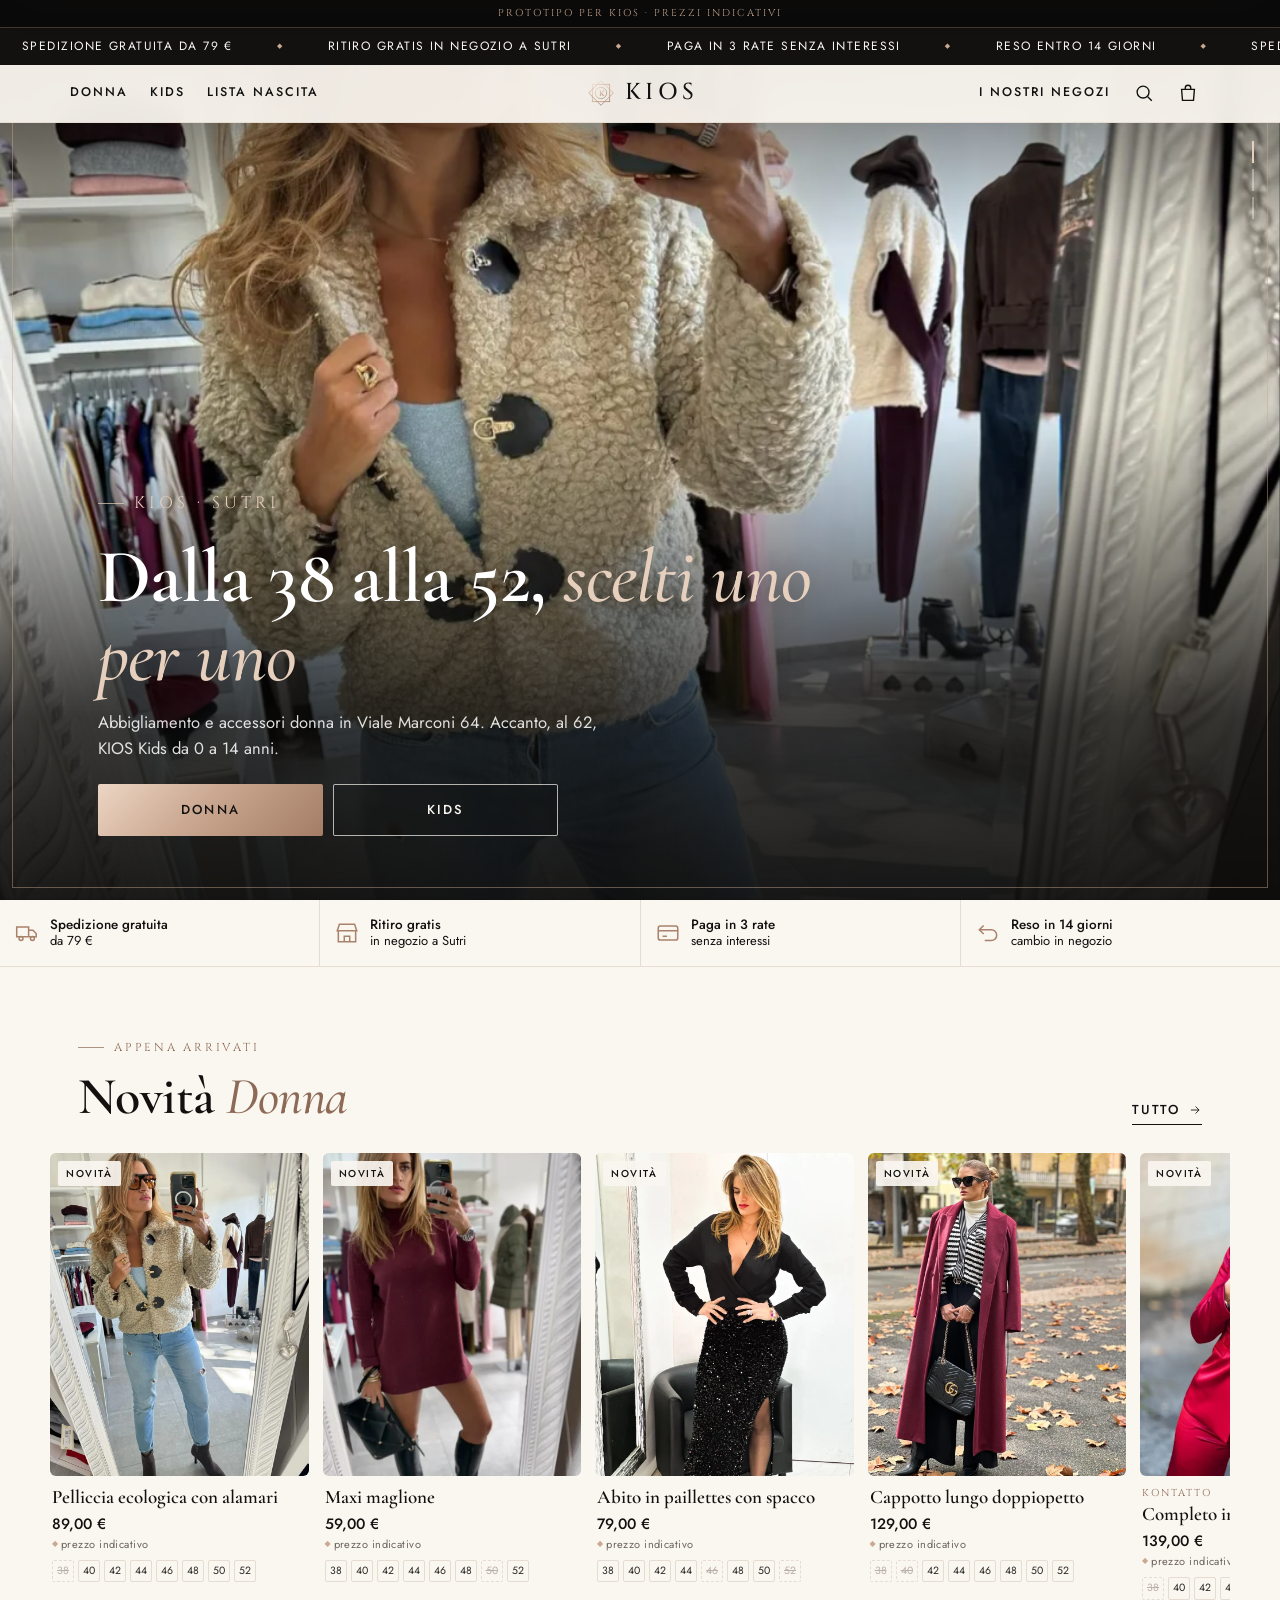
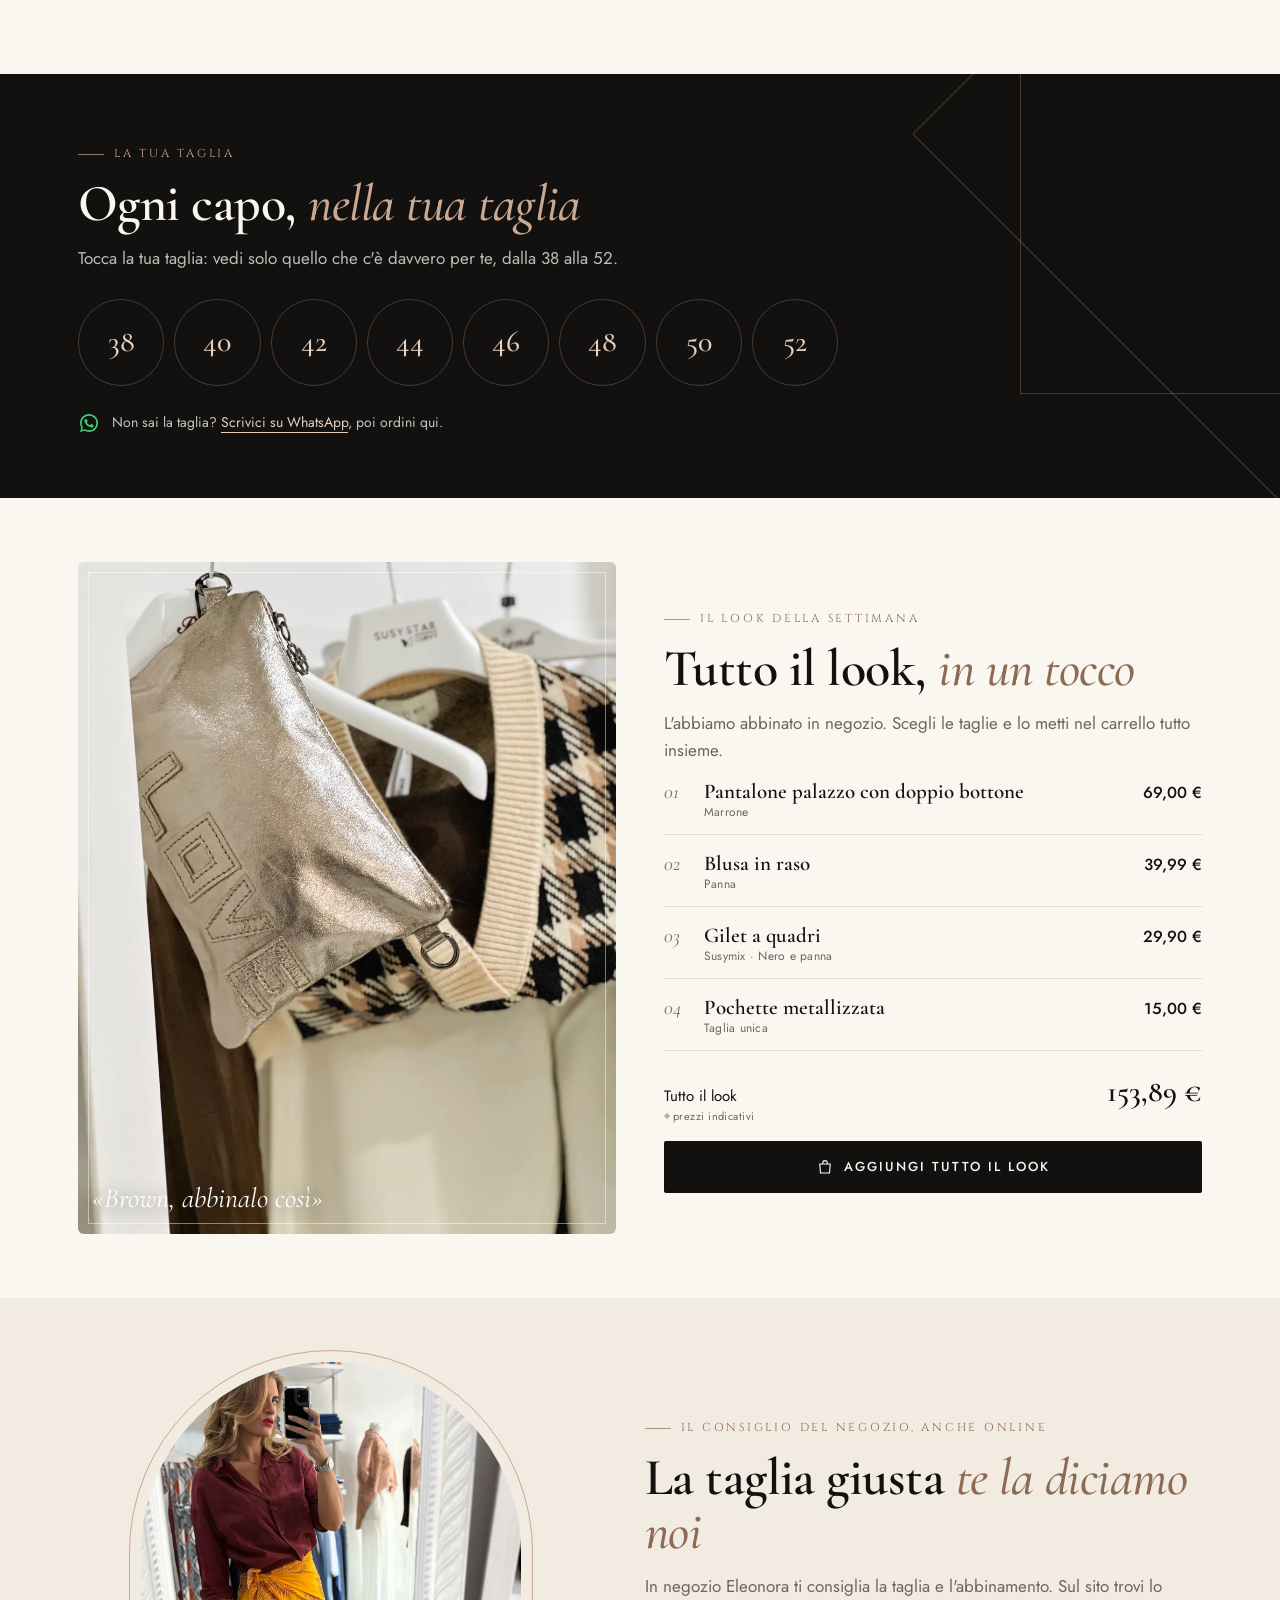
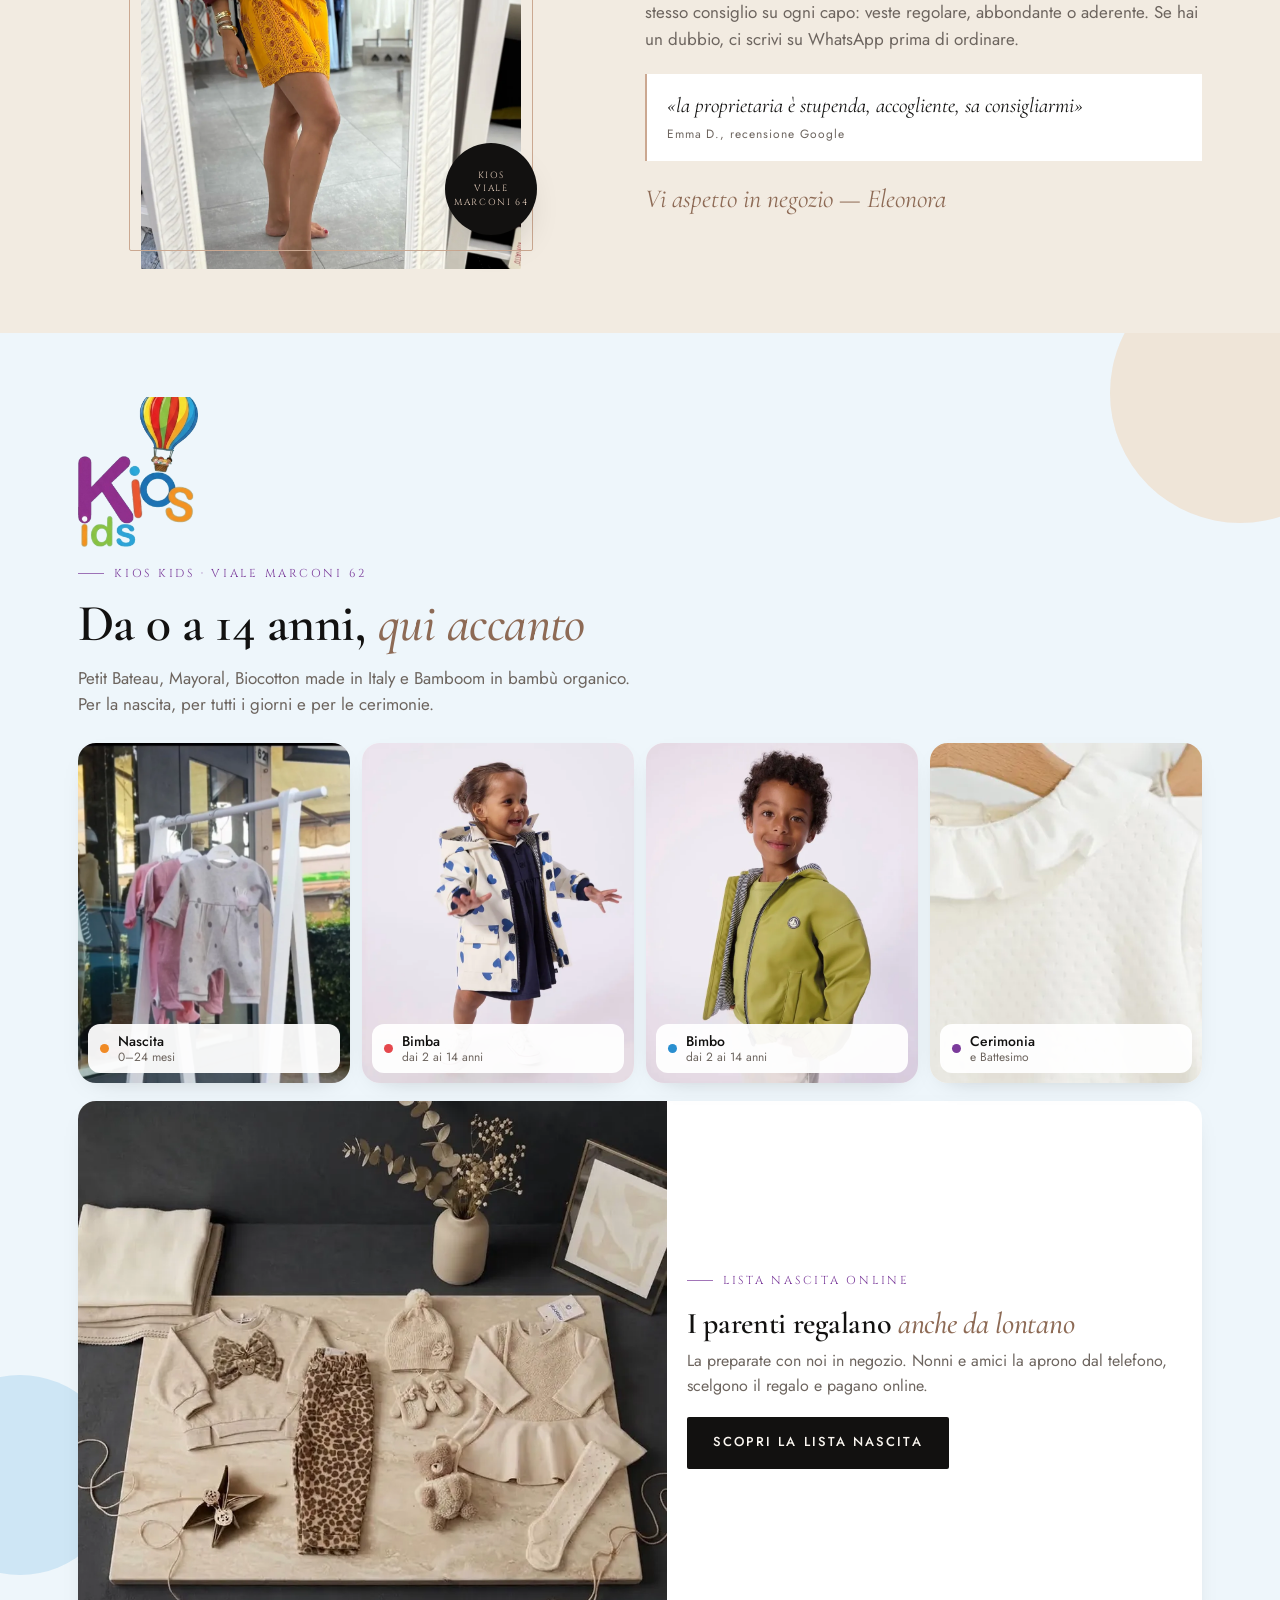
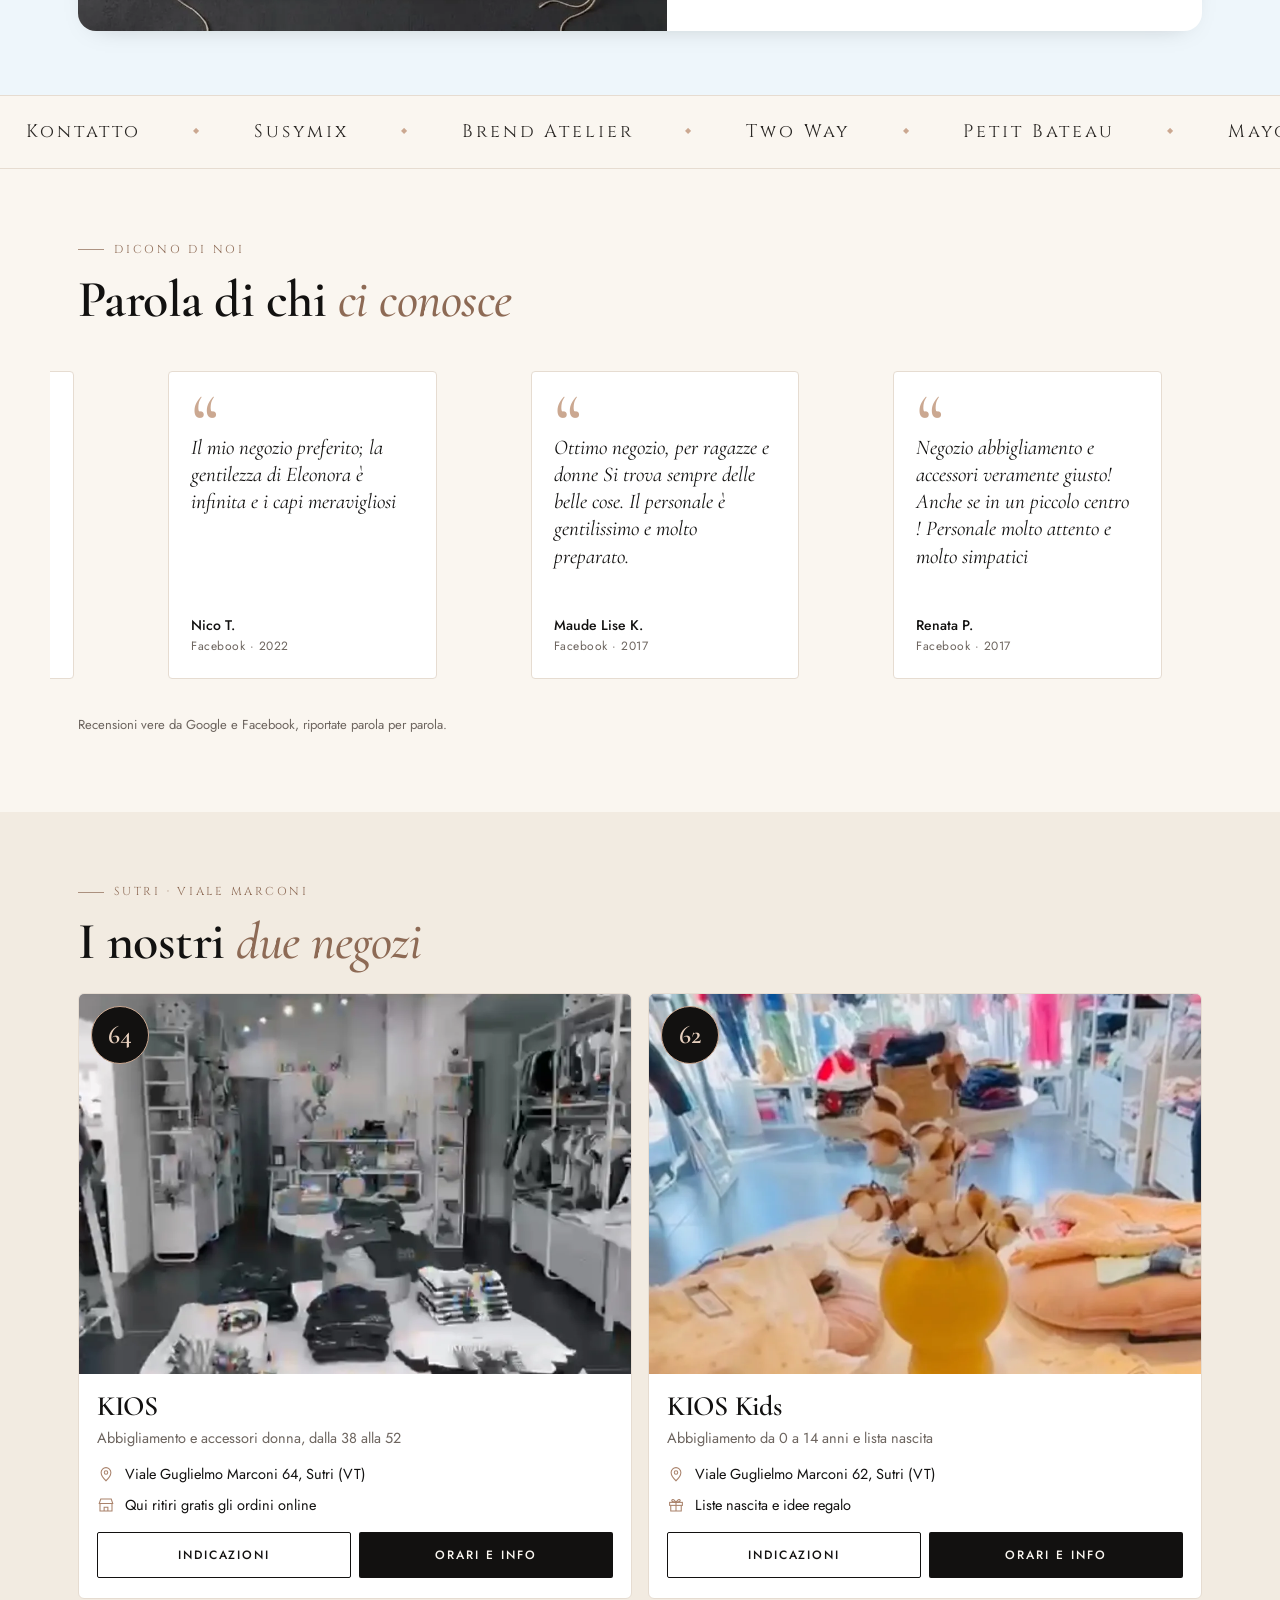
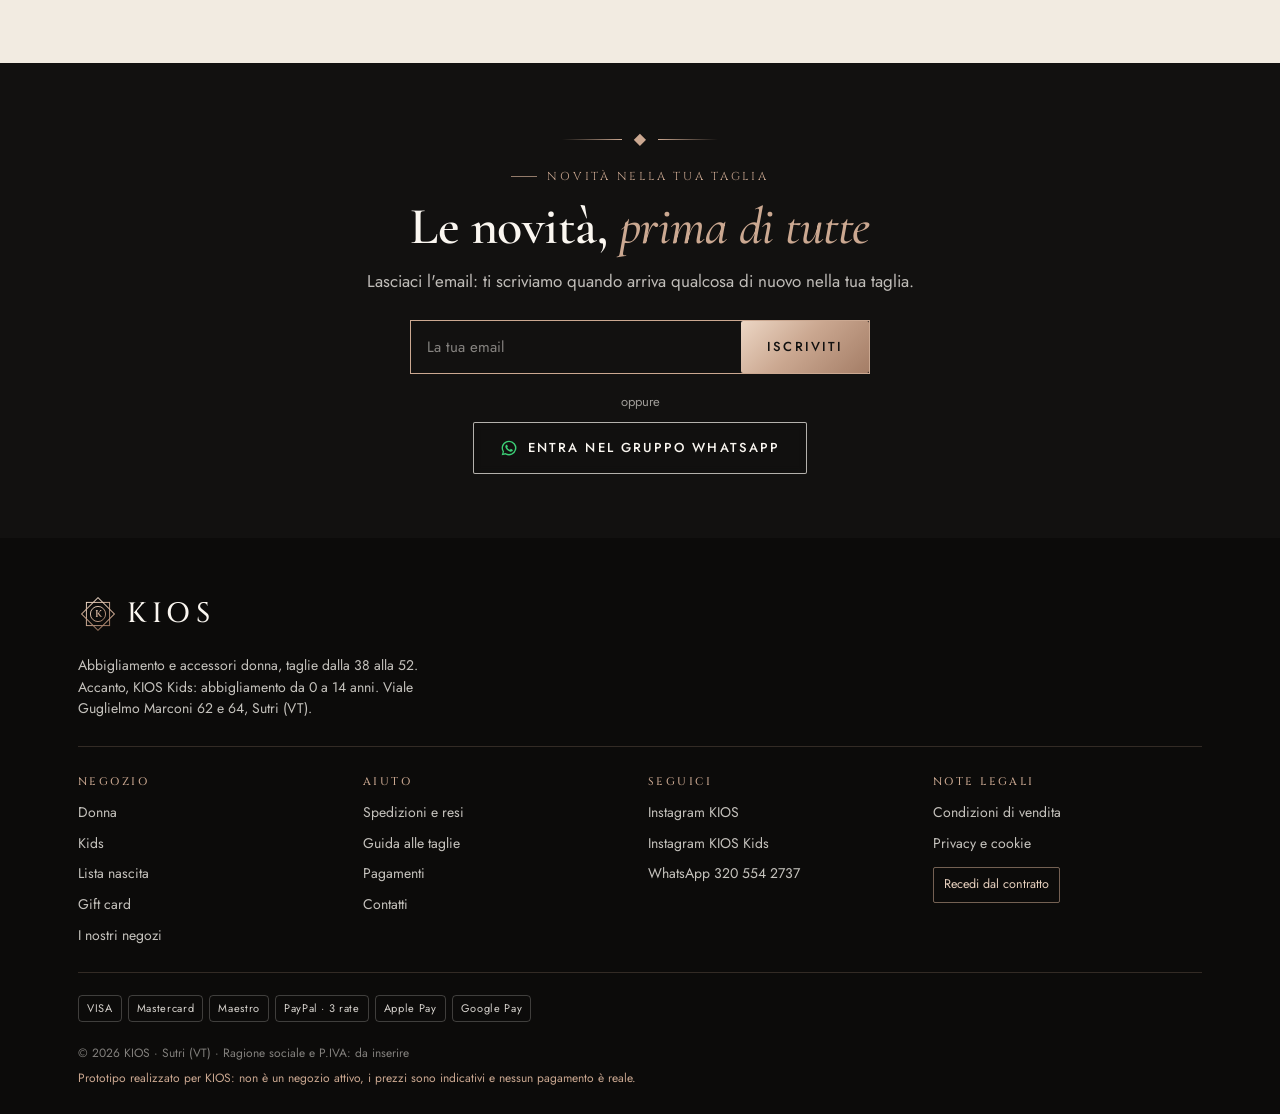
==== index.html @ fb126547 "KIOS Sutri: prototipo negozio online (noindex) Co-Authored-By: Claude Opus 5.5 <noreply@anthropic.co" ====
<!doctype html>
<html lang="it">
<head>
<meta charset="utf-8">
<meta name="viewport" content="width=device-width, initial-scale=1, viewport-fit=cover">
<meta name="robots" content="noindex, nofollow">
<title>KIOS Sutri · Abbigliamento donna dalla 38 alla 52 e KIOS Kids</title>
<meta name="description" content="Prototipo del negozio online KIOS di Sutri: abbigliamento e accessori donna dalla 38 alla 52, KIOS Kids da 0 a 14 anni, lista nascita online, ritiro gratis in negozio.">
<meta name="theme-color" content="#121110">
<link rel="icon" href="assets/favicon.svg" type="image/svg+xml">
<link rel="preconnect" href="https://fonts.googleapis.com"><link rel="preconnect" href="https://fonts.gstatic.com" crossorigin>
<link href="https://fonts.googleapis.com/css2?family=Cinzel:wght@500;600&family=Cormorant+Garamond:ital,wght@0,500;0,600;1,500;1,600&family=Jost:wght@400;500;600&display=swap" rel="stylesheet">
<link rel="stylesheet" href="assets/kios.css">
</head>
<body>
<main>
  <section class="hero" aria-label="KIOS Sutri">
    <div class="hero-slides">
      <img src="img/hero-1.webp" alt="Pelliccia ecologica con alamari provata allo specchio del negozio KIOS" fetchpriority="high">
      <img src="img/hero-2.webp" alt="Pelliccia ecologica e pantalone marrone, allo specchio del negozio">
      <img src="img/hero-3.webp" alt="Camicia bordeaux e gonna senape tra gli scaffali di KIOS">
    </div>
    <div class="hero-shade"></div>
    <div class="hero-dots" aria-hidden="true"><i></i><i></i><i></i></div>
    <div class="hero-in">
      <p class="eyebrow">KIOS · Sutri</p>
      <h1>Dalla 38 alla 52, <span class="g">scelti uno per uno</span></h1>
      <p>Abbigliamento e accessori donna in Viale Marconi 64. Accanto, al 62, KIOS Kids da 0 a 14 anni.</p>
      <div class="hero-cta"><a class="btn btn-gold" href="donna.html">Donna</a><a class="btn btn-light" href="kids.html">Kids</a></div>
    </div>
  </section>

  <div class="trust">
    <div><i data-i="truck"></i><span><b>Spedizione gratuita</b>da 79 €</span></div>
    <div><i data-i="store"></i><span><b>Ritiro gratis</b>in negozio a Sutri</span></div>
    <div><i data-i="card"></i><span><b>Paga in 3 rate</b>senza interessi</span></div>
    <div><i data-i="ret"></i><span><b>Reso in 14 giorni</b>cambio in negozio</span></div>
  </div>

  <section class="section">
    <div class="wrap">
      <div class="sec-head rv"><div><p class="eyebrow">Appena arrivati</p><h2>Novità <em class="g">Donna</em></h2></div><a class="link" href="donna.html?cat=novita">Tutto <i data-i="arrow"></i></a></div>
      <div class="rail" id="novita"></div>
    </div>
  </section>

  <section class="section dark size-block">
    <div class="wrap">
      <p class="eyebrow">La tua taglia</p>
      <h2>Ogni capo, <em class="g">nella tua taglia</em></h2>
      <p class="lead">Tocca la tua taglia: vedi solo quello che c'è davvero per te, dalla 38 alla 52.</p>
      <div class="size-grid">
        <a href="donna.html?taglia=38">38</a><a href="donna.html?taglia=40">40</a><a href="donna.html?taglia=42">42</a><a href="donna.html?taglia=44">44</a>
        <a href="donna.html?taglia=46">46</a><a href="donna.html?taglia=48">48</a><a href="donna.html?taglia=50">50</a><a href="donna.html?taglia=52">52</a>
      </div>
      <div class="help"><i data-i="wa"></i><span>Non sai la taglia? <a data-wa="Ciao! Mi aiuti a scegliere la taglia?">Scrivici su WhatsApp</a>, poi ordini qui.</span></div>
    </div>
  </section>

  <section class="section" id="look">
    <div class="wrap look">
      <figure class="look-media rv" style="margin:0"><img src="img/look-brown.webp" alt="Pochette metallizzata, gilet a quadri, blusa in raso e pantalone palazzo marrone" loading="lazy"><figcaption>«Brown, abbinalo così»</figcaption></figure>
      <div class="rv">
        <p class="eyebrow">Il look della settimana</p>
        <h2>Tutto il look, <em class="g">in un tocco</em></h2>
        <p class="lead">L'abbiamo abbinato in negozio. Scegli le taglie e lo metti nel carrello tutto insieme.</p>
        <ul class="look-list" id="look-list"></ul>
        <div class="look-total" id="look-total"></div>
        <button class="btn btn-ink btn-block" id="look-btn"><i data-i="bag"></i>Aggiungi tutto il look</button>
      </div>
    </div>
  </section>

  <section class="section cream">
    <div class="wrap owner">
      <div class="arch rv"><img src="img/hero-3.webp" alt="Un look provato allo specchio del negozio KIOS" loading="lazy"><div class="seal"><span>KIOS<br>VIALE<br>MARCONI 64</span></div></div>
      <div class="rv">
        <p class="eyebrow">Il consiglio del negozio, anche online</p>
        <h2>La taglia giusta <em class="g">te la diciamo noi</em></h2>
        <p class="lead">In negozio Eleonora ti consiglia la taglia e l'abbinamento. Sul sito trovi lo stesso consiglio su ogni capo: veste regolare, abbondante o aderente. Se hai un dubbio, ci scrivi su WhatsApp prima di ordinare.</p>
        <blockquote class="quote">«la proprietaria è stupenda, accogliente, sa consigliarmi»<cite>Emma D., recensione Google</cite></blockquote>
        <div class="sign">Vi aspetto in negozio — Eleonora</div>
      </div>
    </div>
  </section>

  <section class="section kids-zone">
    <div class="wrap">
      <img class="kids-logo rv" src="img/logo-kids.png" alt="KIOS Kids" loading="lazy">
      <p class="eyebrow">KIOS Kids · Viale Marconi 62</p>
      <h2>Da 0 a 14 anni, <em class="g">qui accanto</em></h2>
      <p class="lead">Petit Bateau, Mayoral, Biocotton made in Italy e Bamboom in bambù organico. Per la nascita, per tutti i giorni e per le cerimonie.</p>
      <div class="tiles">
        <a class="tile rv" href="kids.html?cat=nascita#catalogo" style="--dot:var(--k-orange)"><img src="img/k-nascita.webp" alt="Completini per neonati appesi davanti al negozio KIOS Kids" loading="lazy" style="object-position:50% 40%"><span class="lbl"><b>Nascita<small>0–24 mesi</small></b></span></a>
        <a class="tile rv" href="kids.html?cat=bimba#catalogo" style="--dot:var(--k-red)"><img src="img/k-bimba.webp" alt="Bimba con impermeabile a cuori Petit Bateau" loading="lazy" style="object-position:50% 30%"><span class="lbl"><b>Bimba<small>dai 2 ai 14 anni</small></b></span></a>
        <a class="tile rv" href="kids.html?cat=bimbo#catalogo" style="--dot:var(--k-blue)"><img src="img/k-bimbo.webp" alt="Bimbo con giacca verde Petit Bateau" loading="lazy" style="object-position:50% 25%"><span class="lbl"><b>Bimbo<small>dai 2 ai 14 anni</small></b></span></a>
        <a class="tile rv" href="kids.html?cat=cerimonia#catalogo" style="--dot:var(--k-purple)"><img src="img/k-cerimonia.webp" alt="Abito bianco con colletto a balze Petit Bateau" loading="lazy" style="object-position:40% 50%"><span class="lbl"><b>Cerimonia<small>e Battesimo</small></b></span></a>
      </div>
      <div class="nascita-banner rv">
        <img src="img/k-set-maglia.webp" alt="Coordinato nascita in maglia Mayoral" loading="lazy">
        <div><p class="eyebrow">Lista nascita online</p><h3>I parenti regalano <em class="g">anche da lontano</em></h3>
          <p>La preparate con noi in negozio. Nonni e amici la aprono dal telefono, scelgono il regalo e pagano online.</p>
          <a class="btn btn-ink" href="lista-nascita.html">Scopri la lista nascita</a></div>
      </div>
    </div>
  </section>

  <div class="brands" aria-label="Alcuni marchi in negozio"><div class="brands-track">
    <span>Kontatto</span><span>Susymix</span><span>Brend Atelier</span><span>Two Way</span><span>Petit Bateau</span><span>Mayoral</span><span>Bamboom</span><span>Biocotton</span><span>Losan</span><span>Kappa</span>
    <span>Kontatto</span><span>Susymix</span><span>Brend Atelier</span><span>Two Way</span><span>Petit Bateau</span><span>Mayoral</span><span>Bamboom</span><span>Biocotton</span><span>Losan</span><span>Kappa</span>
  </div></div>

  <section class="section">
    <div class="wrap">
      <div class="sec-head rv"><div><p class="eyebrow">Dicono di noi</p><h2>Parola di chi <em class="g">ci conosce</em></h2></div></div>
      <div class="reviews" id="reviews"></div>
      <p class="small" style="margin-top:8px">Recensioni vere da Google e Facebook, riportate parola per parola.</p>
    </div>
  </section>

  <section class="section cream" id="negozi">
    <div class="wrap">
      <div class="sec-head rv"><div><p class="eyebrow">Sutri · Viale Marconi</p><h2>I nostri <em class="g">due negozi</em></h2></div></div>
      <div class="shops">
        <article class="shop rv"><div class="shop-img"><img src="img/shop-donna.webp" alt="Interno del negozio KIOS" loading="lazy"><span class="shop-num">64</span></div>
          <div class="shop-body"><h3>KIOS</h3><p>Abbigliamento e accessori donna, dalla 38 alla 52</p>
            <div class="shop-lines"><div><i data-i="pin"></i><span>Viale Guglielmo Marconi 64, Sutri (VT)</span></div><div><i data-i="store"></i><span>Qui ritiri gratis gli ordini online</span></div></div>
            <div class="shop-actions"><a class="btn btn-line" href="https://www.google.com/maps/dir/?api=1&amp;destination=Viale+Guglielmo+Marconi+64+Sutri" target="_blank" rel="noopener">Indicazioni</a><a class="btn btn-ink" href="negozi.html">Orari e info</a></div></div></article>
        <article class="shop rv"><div class="shop-img"><img src="img/shop-kids.webp" alt="Interno del negozio KIOS Kids" loading="lazy" style="object-position:50% 45%"><span class="shop-num">62</span></div>
          <div class="shop-body"><h3>KIOS Kids</h3><p>Abbigliamento da 0 a 14 anni e lista nascita</p>
            <div class="shop-lines"><div><i data-i="pin"></i><span>Viale Guglielmo Marconi 62, Sutri (VT)</span></div><div><i data-i="gift"></i><span>Liste nascita e idee regalo</span></div></div>
            <div class="shop-actions"><a class="btn btn-line" href="https://www.google.com/maps/dir/?api=1&amp;destination=Viale+Guglielmo+Marconi+62+Sutri" target="_blank" rel="noopener">Indicazioni</a><a class="btn btn-ink" href="negozi.html">Orari e info</a></div></div></article>
      </div>
    </div>
  </section>

  <section class="section dark news">
    <div class="wrap">
      <div class="ornament">◆</div>
      <p class="eyebrow" style="justify-content:center;margin-top:16px">Novità nella tua taglia</p>
      <h2>Le novità, <em class="g">prima di tutte</em></h2>
      <p class="lead" style="margin:14px auto 0">Lasciaci l'email: ti scriviamo quando arriva qualcosa di nuovo nella tua taglia.</p>
      <form id="news-form"><input type="email" placeholder="La tua email" aria-label="La tua email"><button class="btn btn-gold" type="submit">Iscriviti</button></form>
      <p class="or">oppure</p>
      <a class="btn btn-light" data-wa="Ciao! Vorrei entrare nel gruppo WhatsApp delle novità."><i data-i="wa"></i>Entra nel gruppo WhatsApp</a>
    </div>
  </section>
</main>
<script src="assets/data.js"></script>
<script src="assets/kios.js"></script>
<script>KIOS.chrome({ home: true }); KIOS.pages.home();</script>
</body>
</html>
---- assets/kios.css ----
/* KIOS · prototipo negozio online. Mobile first. */
:root {
  --ink: #121110;
  --ink-2: #2b2825;
  --ivory: #faf6f0;
  --cream: #f2ebe1;
  --paper: #ffffff;
  --gold: #cba891;          /* dal logo: oro champagne */
  --gold-2: #e6cfbd;
  --gold-deep: #a9826b;
  --gold-ink: #8d6a55;      /* oro leggibile su fondo chiaro */
  --gold-grad: linear-gradient(135deg, #ecd6c4 0%, #cba891 45%, #a47d66 100%);
  --muted: #6d655f;
  --line: #e6dcd1;
  --line-dark: rgba(203, 168, 145, .28);
  --ok: #3d7a52;
  --alert: #b0473b;
  --sky: #eef6fb;
  --k-purple: #7b3b9b; --k-orange: #f08a24; --k-blue: #2a8fd0; --k-green: #6bb23a; --k-red: #e5484d;
  --r: 10px;
  --r-lg: 18px;
  --shadow: 0 18px 40px -22px rgba(18, 17, 16, .45);
  --shadow-soft: 0 8px 26px -18px rgba(18, 17, 16, .35);
  --f-display: "Cormorant Garamond", Georgia, serif;
  --f-caps: "Cinzel", Georgia, serif;
  --f-body: "Jost", "Segoe UI", system-ui, sans-serif;
  --gut: 16px;
  --header-h: 58px;
  --wrap: 1180px;
}

*, *::before, *::after { box-sizing: border-box; }
html { -webkit-text-size-adjust: 100%; scroll-behavior: smooth; }
body {
  margin: 0; background: var(--ivory); color: var(--ink);
  font-family: var(--f-body); font-size: 16px; line-height: 1.55; font-weight: 400;
  -webkit-font-smoothing: antialiased; overflow-x: hidden;
}
img { display: block; max-width: 100%; }
a { color: inherit; text-decoration: none; }
button, input, select, textarea { font: inherit; color: inherit; }
button { cursor: pointer; background: none; border: 0; padding: 0; }
:focus-visible { outline: 2px solid var(--gold-deep); outline-offset: 3px; }
.wrap { width: 100%; max-width: var(--wrap); margin: 0 auto; padding: 0 var(--gut); }
.sr { position: absolute; width: 1px; height: 1px; overflow: hidden; clip: rect(0 0 0 0); white-space: nowrap; }
.no-scroll { overflow: hidden; }

/* ---------- type ---------- */
h1, h2, h3, .display { font-family: var(--f-display); font-weight: 600; line-height: 1.04; letter-spacing: -.01em; margin: 0; }
h1 { font-size: clamp(40px, 11vw, 76px); }
h2 { font-size: clamp(32px, 8.4vw, 52px); }
h3 { font-size: 24px; }
em.g, .g { font-style: italic; color: var(--gold-ink); font-weight: 500; }
.dark em.g, .dark .g { color: var(--gold); }
.eyebrow {
  display: inline-flex; align-items: center; gap: 10px; margin: 0 0 14px;
  font-family: var(--f-caps); font-size: 11.5px; letter-spacing: .24em; text-transform: uppercase; color: var(--gold-ink);
}
.eyebrow::before { content: ""; width: 26px; height: 1px; background: currentColor; opacity: .7; }
.dark .eyebrow { color: var(--gold); }
.lead { font-size: 17px; color: var(--muted); max-width: 560px; margin: 14px 0 0; }
.dark .lead { color: rgba(250, 246, 240, .75); }
.small { font-size: 13px; color: var(--muted); }
.ind { display: block; font-size: 11px; letter-spacing: .04em; color: var(--muted); font-weight: 400; }
.ind::before { content: "◆ "; color: var(--gold); font-size: 8px; vertical-align: 2px; }

/* ---------- buttons ---------- */
.btn {
  display: inline-flex; align-items: center; justify-content: center; gap: 10px;
  min-height: 52px; padding: 0 26px; border-radius: 2px;
  font-family: var(--f-body); font-size: 13px; font-weight: 500; letter-spacing: .16em; text-transform: uppercase;
  transition: transform .2s ease, background .2s ease, color .2s ease, box-shadow .2s ease;
}
.btn:active { transform: scale(.98); }
.btn-ink { background: var(--ink); color: var(--ivory); }
.btn-ink:hover { background: #000; box-shadow: var(--shadow-soft); }
.btn-gold { background: var(--gold-grad); color: var(--ink); }
.btn-gold:hover { box-shadow: 0 10px 30px -12px rgba(169, 130, 107, .9); }
.btn-line { border: 1px solid currentColor; }
.btn-light { border: 1px solid rgba(250, 246, 240, .7); color: var(--ivory); backdrop-filter: blur(4px); background: rgba(18,17,16,.15); }
.btn-block { width: 100%; }
.btn-wa { background: #1f9d55; color: #fff; }
.btn svg { width: 18px; height: 18px; flex: none; }
.link { display: inline-flex; align-items: center; gap: 8px; font-size: 13px; font-weight: 500; letter-spacing: .14em; text-transform: uppercase; border-bottom: 1px solid currentColor; padding-bottom: 3px; }
.link svg { width: 14px; height: 14px; }

/* ---------- top bars ---------- */
.proto-strip {
  background: #0b0a0a; color: var(--gold); text-align: center;
  font-family: var(--f-caps); font-size: 10px; letter-spacing: .2em; text-transform: uppercase;
  padding: 7px var(--gut); line-height: 1.3;
}
.promo { background: var(--ink); color: var(--ivory); overflow: hidden; white-space: nowrap; border-top: 1px solid rgba(203,168,145,.25); }
.promo-track { display: inline-flex; gap: 0; animation: marquee 26s linear infinite; padding: 9px 0; }
.promo-track span { font-size: 12px; letter-spacing: .12em; text-transform: uppercase; padding: 0 22px; }
.promo-track span::after { content: "◆"; color: var(--gold); font-size: 7px; margin-left: 44px; vertical-align: 2px; }
@keyframes marquee { from { transform: translateX(0); } to { transform: translateX(-50%); } }

/* ---------- header ---------- */
.site-header {
  position: sticky; top: 0; z-index: 50; height: var(--header-h);
  background: rgba(250, 246, 240, .94); backdrop-filter: saturate(1.2) blur(10px);
  border-bottom: 1px solid var(--line); transition: background .3s ease, border-color .3s ease, color .3s ease;
}
.site-header .bar { display: grid; grid-template-columns: 1fr auto 1fr; align-items: center; height: 100%; max-width: var(--wrap); margin: 0 auto; padding: 0 6px; }
.site-header .left, .site-header .right { display: flex; align-items: center; }
.site-header .right { justify-content: flex-end; }
.icon-btn { width: 44px; height: 44px; display: inline-grid; place-items: center; position: relative; }
.icon-btn svg { width: 22px; height: 22px; }
.cart-count {
  position: absolute; top: 6px; right: 4px; min-width: 18px; height: 18px; padding: 0 5px; border-radius: 9px;
  background: var(--gold-grad); color: var(--ink); font-size: 11px; font-weight: 600; display: none; place-items: center; line-height: 18px; text-align: center;
}
.cart-count.on { display: inline-block; }
.logo { display: inline-flex; align-items: center; gap: 9px; color: var(--ink); }
.logo svg.emblem { width: 30px; height: 30px; }
.logo .word { font-family: var(--f-caps); font-size: 23px; font-weight: 500; letter-spacing: .2em; margin-right: -.2em; }
.logo .kids-word { font-family: var(--f-body); font-size: 11px; letter-spacing: .18em; text-transform: uppercase; color: var(--gold-ink); align-self: flex-end; margin-bottom: 5px; }
.nav-desktop { display: none; }
body.home .site-header.over { background: transparent; border-color: transparent; color: var(--ivory); backdrop-filter: none; }
body.home .site-header.over .logo { color: var(--ivory); }

/* ---------- drawer menu ---------- */
.scrim { position: fixed; inset: 0; background: rgba(12, 11, 10, .5); z-index: 80; opacity: 0; pointer-events: none; transition: opacity .3s; }
.scrim.on { opacity: 1; pointer-events: auto; }
.drawer {
  position: fixed; top: 0; bottom: 0; left: 0; width: min(88vw, 400px); z-index: 90; background: var(--ivory);
  transform: translateX(-102%); transition: transform .38s cubic-bezier(.2, .8, .2, 1); display: flex; flex-direction: column;
}
.drawer.on { transform: none; }
.drawer-head { display: flex; align-items: center; justify-content: space-between; height: var(--header-h); padding: 0 8px 0 var(--gut); border-bottom: 1px solid var(--line); }
.drawer-tabs { display: grid; grid-template-columns: 1fr 1fr; margin: 16px var(--gut) 6px; border: 1px solid var(--ink); }
.drawer-tabs button { padding: 12px; font-family: var(--f-caps); letter-spacing: .2em; font-size: 13px; }
.drawer-tabs button.on { background: var(--ink); color: var(--ivory); }
.drawer-body { overflow-y: auto; flex: 1; padding: 6px var(--gut) 24px; }
.drawer-list { list-style: none; margin: 0; padding: 0; }
.drawer-list a { display: flex; justify-content: space-between; align-items: center; padding: 15px 0; border-bottom: 1px solid var(--line); font-family: var(--f-display); font-size: 23px; font-weight: 500; }
.drawer-list a small { font-family: var(--f-body); font-size: 11px; letter-spacing: .14em; text-transform: uppercase; color: var(--gold-ink); }
.drawer-list.minor a { font-family: var(--f-body); font-size: 15px; letter-spacing: .02em; padding: 13px 0; }
.drawer-foot { padding: 16px var(--gut) 22px; border-top: 1px solid var(--line); background: var(--cream); font-size: 13px; color: var(--muted); }
.drawer-foot .btn { margin-bottom: 12px; }

/* ---------- search ---------- */
.search-panel { position: fixed; inset: 0 0 auto 0; z-index: 90; background: var(--ivory); transform: translateY(-105%); transition: transform .35s ease; max-height: 85vh; overflow: auto; box-shadow: var(--shadow); }
.search-panel.on { transform: none; }
.search-row { display: flex; align-items: center; gap: 6px; padding: 10px 8px 10px var(--gut); border-bottom: 1px solid var(--line); }
.search-row > svg { width: 22px; height: 22px; flex: none; color: var(--gold-deep); }
.search-row input { flex: 1; border: 0; background: transparent; font-size: 20px; font-family: var(--f-display); padding: 10px 0; outline: none; }
.search-results { padding: 8px var(--gut) 18px; }
.search-hit { display: flex; gap: 12px; align-items: center; padding: 10px 0; border-bottom: 1px solid var(--line); }
.search-hit img { width: 52px; height: 64px; object-fit: cover; border-radius: 4px; }
.search-hit b { display: block; font-weight: 500; }

/* ---------- hero (home) ---------- */
.hero { position: relative; height: calc(100svh - var(--topbars, 62px)); min-height: 560px; margin-top: calc(-1 * var(--header-h)); color: var(--ivory); overflow: hidden; background: #1a1715; }
.hero-slides, .hero-slides img { position: absolute; inset: 0; width: 100%; height: 100%; }
.hero-slides img { object-fit: cover; opacity: 0; transition: opacity 1.6s ease; transform-origin: 50% 35%; }
.hero-slides img.on { opacity: 1; animation: kb 9s ease-out both; }
.hero-slides img:nth-child(1) { object-position: 50% 30%; }
.hero-slides img:nth-child(2) { object-position: 50% 25%; }
.hero-slides img:nth-child(3) { object-position: 45% 25%; }
@keyframes kb { from { transform: scale(1.1); } to { transform: scale(1); } }
.hero-shade { position: absolute; inset: 0; background:
  linear-gradient(180deg, rgba(10,9,8,.55) 0%, rgba(10,9,8,0) 22%, rgba(10,9,8,0) 42%, rgba(10,9,8,.78) 78%, rgba(10,9,8,.92) 100%); }
.hero::after { content: ""; position: absolute; inset: 12px; border: 1px solid rgba(203, 168, 145, .45); pointer-events: none; }
.hero-in { position: absolute; left: 0; right: 0; bottom: 0; padding: 0 28px 40px; max-width: var(--wrap); margin: 0 auto; }
.hero .eyebrow { color: var(--gold-2); }
.hero h1 { color: #fff; max-width: 720px; text-shadow: 0 2px 30px rgba(0,0,0,.35); }
.hero h1 .g { color: var(--gold-2); }
.hero p { margin: 14px 0 22px; font-size: 16.5px; color: rgba(255,255,255,.86); max-width: 520px; }
.hero-cta { display: grid; grid-template-columns: 1fr 1fr; gap: 10px; max-width: 460px; }
.hero-cta .btn { padding: 0 12px; }
.hero-dots { position: absolute; right: 26px; top: calc(var(--header-h) + 18px); display: flex; flex-direction: column; gap: 6px; }
.hero-dots i { width: 2px; height: 22px; background: rgba(255,255,255,.35); display: block; position: relative; overflow: hidden; }
.hero-dots i::after { content: ""; position: absolute; inset: 0; background: var(--gold-2); transform: translateY(-100%); transition: transform .6s ease; }
.hero-dots i.on::after { transform: none; }

/* ---------- sections ---------- */
.section { padding: 64px 0; }
.section.tight { padding: 44px 0; }
.sec-head { display: flex; align-items: flex-end; justify-content: space-between; gap: 16px; margin-bottom: 24px; }
.sec-head h2 { flex: 1; }
.dark { background: var(--ink); color: var(--ivory); }
.cream { background: var(--cream); }
.ornament { display: flex; align-items: center; justify-content: center; gap: 12px; color: var(--gold); margin: 0 auto; }
.ornament::before, .ornament::after { content: ""; height: 1px; width: 60px; background: linear-gradient(90deg, transparent, var(--gold)); }
.ornament::after { transform: scaleX(-1); }

/* trust row */
.trust { display: grid; grid-template-columns: 1fr 1fr; gap: 1px; background: var(--line); border-bottom: 1px solid var(--line); }
.trust div { background: var(--ivory); padding: 16px 14px; display: flex; gap: 10px; align-items: center; font-size: 13px; line-height: 1.3; }
.trust svg { width: 26px; height: 26px; color: var(--gold-deep); flex: none; }
.trust b { display: block; font-weight: 500; font-size: 13.5px; }

/* product cards */
.rail { display: grid; grid-auto-flow: column; grid-auto-columns: 62%; gap: 14px; overflow-x: auto; scroll-snap-type: x mandatory; padding: 4px var(--gut) 10px; margin: 0 calc(-1 * var(--gut)); scrollbar-width: none; }
.rail::-webkit-scrollbar { display: none; }
.rail > * { scroll-snap-align: start; }
.grid { display: grid; grid-template-columns: 1fr 1fr; gap: 26px 12px; }
.pcard { display: block; position: relative; }
.pcard-media { position: relative; aspect-ratio: 4 / 5; overflow: hidden; border-radius: 6px; background: var(--cream); }
.pcard-media img { width: 100%; height: 100%; object-fit: cover; transition: transform .8s cubic-bezier(.2,.8,.2,1); }
.pcard:hover .pcard-media img { transform: scale(1.04); }
.tag { position: absolute; left: 8px; top: 8px; background: rgba(250,246,240,.92); color: var(--ink); font-size: 10px; letter-spacing: .16em; text-transform: uppercase; padding: 5px 8px; border-radius: 2px; font-weight: 500; }
.tag.last { background: var(--ink); color: var(--gold-2); }
.tag + .tag { top: 36px; }
.pcard-body { padding: 10px 2px 0; }
.pcard-brand { font-family: var(--f-caps); font-size: 10px; letter-spacing: .2em; text-transform: uppercase; color: var(--gold-ink); margin-bottom: 2px; }
.pcard-name { font-family: var(--f-display); font-size: 19px; line-height: 1.15; font-weight: 600; }
.pcard-price { margin-top: 5px; font-weight: 500; font-size: 15px; }
.pcard-sizes { margin-top: 7px; display: flex; flex-wrap: wrap; gap: 4px; }
.pcard-sizes span { font-size: 10.5px; min-width: 22px; text-align: center; padding: 2px 3px; border: 1px solid var(--line); border-radius: 2px; color: var(--ink-2); }
.pcard-sizes span.off { color: #b9b0a8; text-decoration: line-through; border-style: dashed; }
.pcard-sizes span.hit { border-color: var(--ink); background: var(--ink); color: var(--ivory); }
.pcard-note { margin-top: 6px; font-size: 12px; color: var(--gold-ink); }
.dark .pcard-name { color: var(--ivory); }

/* size block */
.size-block { position: relative; overflow: hidden; }
.size-block::before { content: ""; position: absolute; width: 520px; height: 520px; right: -260px; top: -200px; border: 1px solid var(--line-dark); transform: rotate(45deg); }
.size-block::after { content: ""; position: absolute; width: 520px; height: 520px; right: -260px; top: -200px; border: 1px solid var(--line-dark); }
.size-grid { display: grid; grid-template-columns: repeat(4, 1fr); gap: 10px; margin-top: 28px; position: relative; z-index: 1; }
.size-grid a {
  aspect-ratio: 1; display: grid; place-items: center; border: 1px solid var(--line-dark); border-radius: 50%;
  font-family: var(--f-display); font-size: 30px; font-weight: 500; color: var(--gold-2); transition: background .25s, color .25s, transform .25s;
}
.size-grid a:hover, .size-grid a:active { background: var(--gold-grad); color: var(--ink); transform: translateY(-2px); }
.size-block .help { margin-top: 26px; display: flex; gap: 12px; align-items: center; font-size: 14px; color: rgba(250,246,240,.78); position: relative; z-index: 1; }
.size-block .help a { color: var(--gold-2); border-bottom: 1px solid currentColor; }

/* look */
.look { display: grid; gap: 26px; }
.look-media { position: relative; border-radius: 6px; overflow: hidden; aspect-ratio: 4/5; }
.look-media img { width: 100%; height: 100%; object-fit: cover; }
.look-media figcaption { position: absolute; left: 14px; right: 14px; bottom: 14px; color: #fff; font-family: var(--f-display); font-style: italic; font-size: 28px; text-shadow: 0 2px 18px rgba(0,0,0,.5); }
.look-media::after { content: ""; position: absolute; inset: 10px; border: 1px solid rgba(255,255,255,.45); pointer-events: none; }
.look-list { list-style: none; margin: 0; padding: 0; counter-reset: look; }
.look-list li { display: flex; align-items: baseline; gap: 14px; padding: 14px 0; border-bottom: 1px solid var(--line); counter-increment: look; }
.look-list li::before { content: "0" counter(look); font-family: var(--f-display); font-style: italic; color: var(--gold-ink); font-size: 20px; width: 26px; }
.look-list a { flex: 1; font-family: var(--f-display); font-size: 21px; font-weight: 600; line-height: 1.15; }
.look-list a small { display: block; font-family: var(--f-body); font-size: 12px; font-weight: 400; color: var(--muted); letter-spacing: .02em; margin-top: 2px; }
.look-list .p { font-weight: 500; white-space: nowrap; }
.look-total { display: flex; justify-content: space-between; align-items: baseline; padding: 18px 0 16px; font-size: 15px; }
.look-total b { font-family: var(--f-display); font-size: 30px; font-weight: 600; }

/* owner block */
.owner { display: grid; gap: 30px; align-items: center; }
.arch { position: relative; width: min(86%, 380px); margin: 0 auto; }
.arch img { width: 100%; aspect-ratio: 3/4; object-fit: cover; object-position: 50% 30%; border-radius: 999px 999px 8px 8px; }
.arch::before { content: ""; position: absolute; inset: -12px -12px 18px -12px; border: 1px solid var(--gold); border-radius: 999px 999px 10px 10px; }
.arch .seal { position: absolute; right: -16px; bottom: 34px; width: 92px; height: 92px; border-radius: 50%; background: var(--ink); color: var(--gold-2); display: grid; place-items: center; text-align: center; box-shadow: var(--shadow); }
.arch .seal span { font-family: var(--f-caps); font-size: 9px; letter-spacing: .18em; line-height: 1.5; }
.quote { margin: 22px 0 0; padding: 18px 20px; background: var(--paper); border-left: 2px solid var(--gold); font-family: var(--f-display); font-style: italic; font-size: 21px; line-height: 1.3; }
.quote cite { display: block; margin-top: 8px; font-family: var(--f-body); font-style: normal; font-size: 12px; letter-spacing: .08em; color: var(--muted); }
.sign { margin-top: 18px; font-family: var(--f-display); font-style: italic; font-size: 26px; color: var(--gold-ink); }

/* kids */
.kids-zone { background: var(--sky); position: relative; overflow: hidden; }
.kids-zone::before, .kids-zone::after { content: ""; position: absolute; border-radius: 50%; opacity: .16; }
.kids-zone::before { width: 260px; height: 260px; background: var(--k-orange); right: -90px; top: -70px; }
.kids-zone::after { width: 200px; height: 200px; background: var(--k-blue); left: -80px; bottom: 120px; }
.kids-zone > .wrap { position: relative; z-index: 1; }
.kids-logo { width: 120px; margin-bottom: 10px; }
.kids-zone .eyebrow { color: var(--k-purple); }
.tiles { display: grid; grid-template-columns: 1fr 1fr; gap: 12px; margin-top: 26px; }
.tile { position: relative; display: block; border-radius: var(--r-lg); overflow: hidden; aspect-ratio: 4/5; background: #fff; box-shadow: var(--shadow-soft); }
.tile img { width: 100%; height: 100%; object-fit: cover; transition: transform .8s ease; }
.tile:hover img { transform: scale(1.05); }
.tile .lbl { position: absolute; left: 10px; right: 10px; bottom: 10px; background: rgba(255,255,255,.94); border-radius: 12px; padding: 9px 12px; font-size: 14px; line-height: 1.2; display: flex; align-items: center; gap: 9px; }
.tile .lbl::before { content: ""; width: 9px; height: 9px; border-radius: 50%; background: var(--dot, var(--k-orange)); flex: none; }
.tile .lbl b { font-weight: 500; }
.tile .lbl small { display: block; color: var(--muted); font-weight: 400; font-size: 12px; }
.size-block .help svg { width: 22px; height: 22px; color: #3ccf76; flex: none; }
.trust span { display: block; }
.news .btn-light svg { color: #3ccf76; }
.nascita-banner { margin-top: 18px; border-radius: var(--r-lg); background: #fff; overflow: hidden; display: grid; box-shadow: var(--shadow-soft); }
.nascita-banner img { width: 100%; aspect-ratio: 16/10; object-fit: cover; }
.nascita-banner div { padding: 22px 20px 24px; }
.nascita-banner h3 { font-size: 30px; }
.nascita-banner p { color: var(--muted); margin: 10px 0 18px; }

/* brands */
.brands { overflow: hidden; border-top: 1px solid var(--line); border-bottom: 1px solid var(--line); background: var(--ivory); }
.brands-track { display: inline-flex; white-space: nowrap; animation: marquee 34s linear infinite; padding: 22px 0; }
.brands-track span { font-family: var(--f-caps); font-size: 18px; letter-spacing: .16em; padding: 0 26px; color: var(--ink-2); }
.brands-track span::after { content: "◆"; font-size: 8px; color: var(--gold); margin-left: 52px; vertical-align: 4px; }

/* reviews */
.reviews { display: grid; grid-auto-flow: column; grid-auto-columns: 84%; gap: 14px; overflow-x: auto; scroll-snap-type: x mandatory; padding: 4px var(--gut) 12px; margin: 0 calc(-1 * var(--gut)); scrollbar-width: none; }
.reviews::-webkit-scrollbar { display: none; }
.review { scroll-snap-align: start; background: var(--paper); border-radius: 4px; padding: 26px 22px 22px; position: relative; border: 1px solid var(--line); display: flex; flex-direction: column; }
.review::before { content: "“"; font-family: var(--f-display); font-size: 84px; line-height: .6; color: var(--gold); height: 36px; display: block; }
.review p { font-family: var(--f-display); font-size: 21px; line-height: 1.3; font-style: italic; margin: 0 0 18px; flex: 1; }
.review b { font-weight: 500; font-size: 14px; display: block; }
.review small { font-size: 12px; color: var(--muted); letter-spacing: .04em; }

/* shops */
.shops { display: grid; gap: 16px; }
.shop { background: var(--paper); border: 1px solid var(--line); border-radius: 6px; overflow: hidden; }
.shop-img { position: relative; aspect-ratio: 16/11; overflow: hidden; }
.shop-img img { width: 100%; height: 100%; object-fit: cover; }
.shop-num { position: absolute; left: 12px; top: 12px; width: 58px; height: 58px; border-radius: 50%; background: var(--ink); color: var(--gold-2); display: grid; place-items: center; font-family: var(--f-display); font-size: 26px; font-weight: 600; border: 1px solid var(--gold); }
.shop-body { padding: 18px 18px 20px; }
.shop-body h3 { font-size: 28px; }
.shop-body p { margin: 6px 0 0; color: var(--muted); font-size: 14.5px; }
.shop-lines { margin: 14px 0 16px; display: grid; gap: 8px; font-size: 14.5px; }
.shop-lines div { display: flex; gap: 10px; align-items: flex-start; }
.shop-lines svg { width: 18px; height: 18px; color: var(--gold-deep); flex: none; margin-top: 2px; }
.todo { display: inline-block; border: 1px dashed var(--gold-deep); color: var(--gold-ink); font-size: 12px; padding: 2px 8px; border-radius: 3px; letter-spacing: .02em; }
.shop-actions { display: grid; grid-template-columns: 1fr 1fr; gap: 8px; }
.shop-actions .btn { min-height: 46px; padding: 0 10px; font-size: 12px; }

/* newsletter */
.news { text-align: center; position: relative; overflow: hidden; }
.news h2 { max-width: 560px; margin: 0 auto; }
.news form { display: flex; margin: 26px auto 0; max-width: 460px; border: 1px solid var(--gold); }
.news input { flex: 1; min-width: 0; background: transparent; border: 0; padding: 0 16px; color: var(--ivory); outline: none; font-size: 15px; }
.news input::placeholder { color: rgba(250,246,240,.5); }
.news .btn { min-height: 52px; }
.news .or { margin: 18px 0 10px; font-size: 13px; color: rgba(250,246,240,.6); }

/* ---------- footer ---------- */
.site-footer { background: #0c0b0a; color: rgba(250,246,240,.78); padding: 54px 0 26px; font-size: 14px; }
.site-footer .logo { color: var(--ivory); }
.site-footer .logo svg.emblem { width: 40px; height: 40px; }
.site-footer .logo .word { font-size: 28px; }
.foot-intro { margin: 14px 0 26px; max-width: 360px; }
.foot-cols { display: grid; grid-template-columns: 1fr 1fr; gap: 26px 16px; padding: 26px 0; border-top: 1px solid rgba(203,168,145,.2); border-bottom: 1px solid rgba(203,168,145,.2); }
.foot-cols h4 { margin: 0 0 12px; font-family: var(--f-caps); font-size: 11px; letter-spacing: .22em; color: var(--gold); font-weight: 500; text-transform: uppercase; }
.foot-cols ul { list-style: none; padding: 0; margin: 0; display: grid; gap: 9px; }
.foot-cols a:hover { color: var(--gold-2); }
.recede { display: inline-flex; margin-top: 4px; border: 1px solid rgba(203,168,145,.55); color: var(--gold-2); padding: 7px 10px; font-size: 12.5px; border-radius: 2px; }
.pay { display: flex; flex-wrap: wrap; gap: 6px; margin: 22px 0; }
.pay span { border: 1px solid rgba(250,246,240,.22); border-radius: 4px; padding: 4px 8px; font-size: 11px; letter-spacing: .06em; color: rgba(250,246,240,.85); }
.legal { font-size: 12px; color: rgba(250,246,240,.5); display: grid; gap: 6px; }
.legal .proto { color: var(--gold); }

/* ---------- page heads ---------- */
.page-head { padding: 34px 0 10px; }
.page-head h1 { font-size: clamp(44px, 12vw, 72px); }
.crumbs { font-size: 12px; letter-spacing: .1em; text-transform: uppercase; color: var(--muted); margin-bottom: 14px; display: flex; gap: 8px; flex-wrap: wrap; }
.crumbs a { color: var(--gold-ink); }

/* chips + filters */
.chips { display: flex; gap: 8px; overflow-x: auto; padding: 4px var(--gut) 6px; margin: 0 calc(-1 * var(--gut)); scrollbar-width: none; }
.chips::-webkit-scrollbar { display: none; }
.chip { flex: none; border: 1px solid var(--line); background: var(--paper); border-radius: 999px; padding: 9px 15px; font-size: 13.5px; white-space: nowrap; transition: all .2s; }
.chip.on { background: var(--ink); border-color: var(--ink); color: var(--ivory); }
.filterbar { position: sticky; top: var(--header-h); z-index: 20; background: rgba(250,246,240,.96); backdrop-filter: blur(8px); border-bottom: 1px solid var(--line); padding: 10px 0 12px; margin-bottom: 18px; }
.filterbar .row { display: flex; align-items: center; justify-content: space-between; gap: 10px; margin-bottom: 8px; }
.filterbar .label { font-family: var(--f-caps); font-size: 11px; letter-spacing: .2em; color: var(--gold-ink); }
.sizes-row { display: grid; grid-template-columns: repeat(8, 1fr); gap: 5px; }
.sz { height: 40px; border: 1px solid var(--line); background: var(--paper); border-radius: 3px; font-size: 14px; font-weight: 500; transition: all .15s; }
.sz.on { background: var(--ink); color: var(--ivory); border-color: var(--ink); }
.select { border: 1px solid var(--line); background: var(--paper); border-radius: 3px; padding: 7px 10px; font-size: 13px; }
.count { font-size: 13px; color: var(--muted); }
.reset { font-size: 12.5px; color: var(--gold-ink); border-bottom: 1px solid currentColor; }
.help-card { grid-column: 1 / -1; background: var(--ink); color: var(--ivory); border-radius: 6px; padding: 22px 20px; display: flex; gap: 16px; align-items: center; }
.help-card .mono { width: 54px; height: 54px; flex: none; }
.help-card b { font-family: var(--f-display); font-size: 23px; font-weight: 600; display: block; line-height: 1.1; }
.help-card p { margin: 4px 0 10px; font-size: 13.5px; color: rgba(250,246,240,.75); }
.help-card a { color: var(--gold-2); font-size: 13px; letter-spacing: .1em; text-transform: uppercase; border-bottom: 1px solid currentColor; }
.empty { grid-column: 1 / -1; text-align: center; padding: 40px 10px; color: var(--muted); }

/* ---------- product page ---------- */
.pdp { display: grid; gap: 0; }
.gallery { position: relative; margin: 0 calc(-1 * var(--gut)); }
.gallery-track { display: flex; overflow-x: auto; scroll-snap-type: x mandatory; scrollbar-width: none; }
.gallery-track::-webkit-scrollbar { display: none; }
.gallery-track figure { margin: 0; flex: 0 0 100%; scroll-snap-align: start; aspect-ratio: 4/5; position: relative; background: var(--cream); }
.gallery-track img { width: 100%; height: 100%; object-fit: cover; }
.gallery-track figcaption { position: absolute; left: 12px; bottom: 12px; background: rgba(18,17,16,.72); color: var(--gold-2); font-size: 11px; letter-spacing: .14em; text-transform: uppercase; padding: 6px 10px; border-radius: 2px; }
.gallery-dots { position: absolute; bottom: 14px; right: 14px; display: flex; gap: 6px; }
.gallery-dots i { width: 7px; height: 7px; border-radius: 50%; background: rgba(255,255,255,.55); border: 1px solid rgba(0,0,0,.15); }
.gallery-dots i.on { background: #fff; }
.pdp-info { padding-top: 20px; }
.pdp-brand { font-family: var(--f-caps); font-size: 12px; letter-spacing: .22em; color: var(--gold-ink); text-transform: uppercase; }
.pdp-info h1 { font-size: clamp(32px, 8.6vw, 46px); margin-top: 4px; }
.pdp-price { display: flex; align-items: baseline; gap: 12px; flex-wrap: wrap; margin-top: 10px; }
.pdp-price b { font-size: 24px; font-weight: 500; }
.pill { display: inline-flex; align-items: center; gap: 6px; border: 1px solid var(--gold); color: var(--gold-ink); border-radius: 999px; padding: 3px 10px; font-size: 11.5px; letter-spacing: .04em; }
.rate { margin-top: 6px; font-size: 13.5px; color: var(--muted); }
.rate b { color: var(--ink); font-weight: 500; }
.pdp-color { margin-top: 14px; font-size: 14px; }
.pdp-color span { color: var(--muted); }
.size-head { display: flex; justify-content: space-between; align-items: baseline; margin: 22px 0 10px; }
.size-head b { font-family: var(--f-caps); font-size: 12px; letter-spacing: .2em; font-weight: 500; }
.size-head button { font-size: 13px; color: var(--gold-ink); border-bottom: 1px solid currentColor; }
.size-pick { display: grid; grid-template-columns: repeat(4, 1fr); gap: 8px; }
.size-pick.kids { grid-template-columns: repeat(3, 1fr); }
.size-pick button { position: relative; height: 50px; border: 1px solid var(--line); background: var(--paper); border-radius: 3px; font-size: 15px; font-weight: 500; transition: all .15s; }
.size-pick button small { position: absolute; left: 0; right: 0; bottom: 3px; font-size: 9.5px; letter-spacing: .08em; color: var(--gold-ink); font-weight: 500; text-transform: uppercase; }
.size-pick button.last { padding-bottom: 10px; }
.size-pick button.off { color: #b5aca4; border-style: dashed; background: transparent; text-decoration: line-through; }
.size-pick button.on { border-color: var(--ink); background: var(--ink); color: var(--ivory); }
.size-pick button.on small { color: var(--gold-2); }
.size-pick.shake { animation: shake .4s; }
@keyframes shake { 25% { transform: translateX(-6px); } 50% { transform: translateX(6px); } 75% { transform: translateX(-3px); } }
.size-msg { min-height: 20px; margin-top: 8px; font-size: 13px; color: var(--alert); }
.consiglia { display: flex; gap: 14px; align-items: center; background: var(--paper); border: 1px solid var(--line); border-left: 2px solid var(--gold); padding: 14px 14px; margin-top: 6px; }
.consiglia .mono { width: 44px; height: 44px; flex: none; }
.consiglia b { display: block; font-family: var(--f-caps); font-size: 10.5px; letter-spacing: .2em; color: var(--gold-ink); font-weight: 500; margin-bottom: 2px; }
.consiglia p { margin: 0; font-family: var(--f-display); font-size: 19px; line-height: 1.2; font-style: italic; }
.wa-hint { display: flex; align-items: center; gap: 10px; margin: 14px 0 18px; font-size: 14px; }
.wa-hint svg { width: 22px; height: 22px; color: #1f9d55; flex: none; }
.wa-hint a { border-bottom: 1px solid currentColor; font-weight: 500; }
.notify { display: none; margin-top: 10px; padding: 14px; background: var(--cream); border-radius: 4px; }
.notify.on { display: block; }
.notify p { margin: 0 0 10px; font-size: 14px; }
.notify form { display: flex; gap: 8px; }
.notify input { flex: 1; min-width: 0; border: 1px solid var(--line); padding: 0 12px; height: 44px; background: #fff; }
.notify .btn { min-height: 44px; padding: 0 14px; }
.services { list-style: none; margin: 16px 0 0; padding: 0; border-top: 1px solid var(--line); }
.services li { display: flex; gap: 12px; align-items: center; padding: 12px 0; border-bottom: 1px solid var(--line); font-size: 14px; line-height: 1.35; }
.services svg { width: 22px; height: 22px; color: var(--gold-deep); flex: none; }
.services b { font-weight: 500; }
.acc { border-bottom: 1px solid var(--line); }
.acc summary { list-style: none; display: flex; justify-content: space-between; align-items: center; padding: 16px 0; cursor: pointer; font-family: var(--f-caps); font-size: 12px; letter-spacing: .2em; }
.acc summary::-webkit-details-marker { display: none; }
.acc summary::after { content: "+"; font-family: var(--f-body); font-size: 22px; color: var(--gold-deep); font-weight: 300; }
.acc[open] summary::after { content: "–"; }
.acc .acc-body { padding: 0 0 18px; font-size: 14.5px; color: var(--ink-2); }
.acc .acc-body p { margin: 0 0 10px; }
.placeholder { color: var(--gold-ink); font-style: italic; }
.sticky-buy { position: fixed; left: 0; right: 0; bottom: 0; z-index: 40; background: rgba(250,246,240,.97); backdrop-filter: blur(8px); border-top: 1px solid var(--line); padding: 10px var(--gut) calc(10px + env(safe-area-inset-bottom)); display: flex; gap: 12px; align-items: center; transform: translateY(110%); transition: transform .3s ease; }
.sticky-buy.on { transform: none; }
.sticky-buy .meta { flex: 1; min-width: 0; }
.sticky-buy .meta b { display: block; font-family: var(--f-display); font-size: 17px; white-space: nowrap; overflow: hidden; text-overflow: ellipsis; }
.sticky-buy .meta span { font-size: 13px; color: var(--muted); }
.sticky-buy .btn { min-height: 48px; padding: 0 18px; }

/* ---------- sheets / modals / toast ---------- */
.sheet { position: fixed; left: 0; right: 0; bottom: 0; z-index: 95; background: var(--ivory); border-radius: 18px 18px 0 0; max-height: 88vh; overflow-y: auto; transform: translateY(105%); transition: transform .38s cubic-bezier(.2,.8,.2,1); padding: 8px var(--gut) calc(20px + env(safe-area-inset-bottom)); box-shadow: 0 -20px 50px -20px rgba(0,0,0,.4); }
.sheet.on { transform: none; }
.sheet .grab { width: 44px; height: 4px; border-radius: 4px; background: var(--line); margin: 6px auto 12px; }
.sheet-head { display: flex; justify-content: space-between; align-items: flex-start; gap: 12px; margin-bottom: 8px; }
.sheet-head h3 { font-size: 28px; }
.sheet-item { padding: 14px 0; border-bottom: 1px solid var(--line); }
.sheet-item .top { display: flex; justify-content: space-between; gap: 12px; margin-bottom: 10px; }
.sheet-item .top b { font-family: var(--f-display); font-size: 19px; font-weight: 600; }
.mini-sizes { display: flex; flex-wrap: wrap; gap: 6px; }
.mini-sizes button { min-width: 42px; height: 38px; padding: 0 8px; border: 1px solid var(--line); background: #fff; border-radius: 3px; font-size: 13.5px; }
.mini-sizes button.on { background: var(--ink); color: var(--ivory); border-color: var(--ink); }
.mini-sizes button.off { color: #b9b0a8; border-style: dashed; text-decoration: line-through; pointer-events: none; }
table.sizes { width: 100%; border-collapse: collapse; font-size: 14px; margin: 10px 0; }
table.sizes th, table.sizes td { padding: 9px 6px; text-align: center; border-bottom: 1px solid var(--line); }
table.sizes th { font-family: var(--f-caps); font-size: 11px; letter-spacing: .14em; color: var(--gold-ink); font-weight: 500; }
table.sizes td:first-child { font-family: var(--f-display); font-size: 19px; font-weight: 600; }
.toast { position: fixed; left: 50%; bottom: 22px; transform: translate(-50%, 140%); z-index: 120; background: var(--ink); color: var(--ivory); padding: 13px 18px; border-radius: 999px; font-size: 14px; box-shadow: var(--shadow); display: flex; align-items: center; gap: 10px; max-width: calc(100vw - 32px); transition: transform .35s cubic-bezier(.2,.8,.2,1); }
.toast.on { transform: translate(-50%, 0); }
.toast svg { width: 18px; height: 18px; color: var(--gold-2); flex: none; }
.toast a { color: var(--gold-2); border-bottom: 1px solid currentColor; white-space: nowrap; }
body.has-sticky .toast { bottom: 92px; }

/* ---------- cart ---------- */
.ship-progress { background: var(--paper); border: 1px solid var(--line); padding: 14px 16px; border-radius: 4px; margin: 6px 0 18px; font-size: 14px; }
.ship-progress .bar { height: 4px; background: var(--cream); border-radius: 4px; margin-top: 10px; overflow: hidden; }
.ship-progress .bar i { display: block; height: 100%; background: var(--gold-grad); border-radius: 4px; transition: width .4s; }
.line-item { display: grid; grid-template-columns: 88px 1fr; gap: 14px; padding: 16px 0; border-bottom: 1px solid var(--line); }
.line-item img { width: 88px; height: 110px; object-fit: cover; border-radius: 4px; }
.line-item h3 { font-size: 20px; line-height: 1.12; }
.line-item .meta { font-size: 13px; color: var(--muted); margin: 4px 0 8px; }
.line-item .row { display: flex; align-items: center; justify-content: space-between; gap: 10px; }
.qty { display: inline-flex; border: 1px solid var(--line); border-radius: 3px; background: #fff; }
.qty button { width: 34px; height: 34px; font-size: 18px; }
.qty span { width: 30px; display: grid; place-items: center; font-size: 14px; }
.remove { font-size: 12px; color: var(--muted); border-bottom: 1px solid currentColor; }
.summary { background: var(--paper); border: 1px solid var(--line); border-radius: 4px; padding: 18px 16px; margin-top: 22px; }
.summary .r { display: flex; justify-content: space-between; padding: 6px 0; font-size: 15px; }
.summary .r.tot { border-top: 1px solid var(--line); margin-top: 8px; padding-top: 14px; font-size: 17px; font-weight: 500; }
.summary .r.tot b { font-family: var(--f-display); font-size: 28px; font-weight: 600; }
.ways { display: grid; gap: 8px; margin: 14px 0 0; font-size: 13.5px; color: var(--muted); }
.ways div { display: flex; gap: 10px; align-items: center; }
.ways svg { width: 18px; height: 18px; color: var(--gold-deep); flex: none; }

/* ---------- checkout ---------- */
.co-header { position: sticky; top: 0; z-index: 50; background: var(--ivory); border-bottom: 1px solid var(--line); height: var(--header-h); }
.co-header .bar { display: flex; align-items: center; justify-content: space-between; height: 100%; padding: 0 var(--gut); max-width: var(--wrap); margin: 0 auto; }
.co-header .secure { display: flex; gap: 6px; align-items: center; font-size: 12px; color: var(--muted); }
.co-header .secure svg { width: 16px; height: 16px; color: var(--ok); }
.steps { display: flex; gap: 6px; align-items: center; font-size: 11.5px; letter-spacing: .12em; text-transform: uppercase; color: var(--muted); margin: 18px 0 6px; }
.steps b { color: var(--ink); font-weight: 500; }
.steps i { width: 14px; height: 1px; background: var(--line); }
.co-sum { border: 1px solid var(--line); background: var(--paper); border-radius: 4px; margin: 14px 0 6px; }
.co-sum summary { list-style: none; display: flex; justify-content: space-between; padding: 14px 16px; font-size: 14px; cursor: pointer; color: var(--gold-ink); }
.co-sum summary::-webkit-details-marker { display: none; }
.co-sum summary b { color: var(--ink); font-size: 17px; font-weight: 500; }
.co-sum .in { padding: 0 16px 14px; }
.co-mini { display: flex; gap: 12px; align-items: center; padding: 8px 0; font-size: 14px; }
.co-mini img { width: 46px; height: 58px; object-fit: cover; border-radius: 3px; }
.co-mini span { flex: 1; }
.fs { border: 0; padding: 0; margin: 26px 0 0; }
.fs legend { font-family: var(--f-display); font-size: 26px; font-weight: 600; padding: 0; margin-bottom: 4px; }
.fs .sub { font-size: 13px; color: var(--muted); margin: 0 0 12px; }
.field { display: block; margin-bottom: 10px; }
.field span { display: block; font-size: 12px; letter-spacing: .06em; color: var(--muted); margin-bottom: 5px; }
.field input, .field select { width: 100%; height: 50px; border: 1px solid var(--line); background: #fff; border-radius: 3px; padding: 0 14px; font-size: 16px; outline: none; }
.field input:focus { border-color: var(--gold-deep); }
.two { display: grid; grid-template-columns: 1fr 1fr; gap: 10px; }
.opt { display: flex; gap: 12px; align-items: flex-start; border: 1px solid var(--line); background: #fff; border-radius: 4px; padding: 14px; margin-bottom: 8px; cursor: pointer; transition: border-color .2s, box-shadow .2s; }
.opt input { margin-top: 4px; accent-color: var(--ink); width: 18px; height: 18px; flex: none; }
.opt .t { flex: 1; font-size: 14px; color: var(--muted); line-height: 1.4; }
.opt .t b { display: block; color: var(--ink); font-weight: 500; font-size: 15px; }
.opt .p { font-weight: 500; font-size: 14px; white-space: nowrap; }
.opt.on { border-color: var(--ink); box-shadow: inset 0 0 0 1px var(--ink); }
.opt .badges { display: flex; gap: 4px; flex-wrap: wrap; margin-top: 6px; }
.opt .badges span { border: 1px solid var(--line); border-radius: 3px; padding: 1px 6px; font-size: 11px; color: var(--ink-2); }
.card-fields { display: none; padding: 4px 0 10px; }
.card-fields.on { display: block; }
.check { display: flex; gap: 10px; align-items: flex-start; font-size: 13.5px; color: var(--muted); margin: 16px 0; }
.check input { margin-top: 3px; accent-color: var(--ink); width: 18px; height: 18px; flex: none; }
.check a { color: var(--ink); border-bottom: 1px solid var(--line); }
.done { text-align: center; padding: 30px 0 10px; }
.done .ok { width: 76px; height: 76px; border-radius: 50%; margin: 0 auto 18px; display: grid; place-items: center; background: var(--ink); color: var(--gold-2); }
.done .ok svg { width: 34px; height: 34px; }
.done h1 { font-size: 46px; }
.done p { color: var(--muted); max-width: 460px; margin: 12px auto; }
.order-box { text-align: left; background: var(--paper); border: 1px solid var(--line); border-radius: 4px; padding: 16px; margin: 22px auto; max-width: 460px; font-size: 14.5px; }
.order-box .r { display: flex; justify-content: space-between; padding: 6px 0; border-bottom: 1px solid var(--line); }
.order-box .r:last-child { border: 0; }
.modal { position: fixed; inset: 0; z-index: 130; display: none; place-items: center; padding: 20px; background: rgba(12,11,10,.55); }
.modal.on { display: grid; }
.modal-box { background: var(--ivory); border-radius: 8px; padding: 26px 22px 22px; max-width: 420px; width: 100%; text-align: center; box-shadow: var(--shadow); }
.modal-box h3 { font-size: 30px; margin-bottom: 8px; }
.modal-box p { color: var(--muted); margin: 0 0 18px; font-size: 15px; }

/* ---------- kids page ---------- */
.k-hero { background: var(--sky); position: relative; overflow: hidden; padding: 26px 0 40px; }
.k-hero::before { content: ""; position: absolute; width: 300px; height: 300px; border-radius: 50%; background: var(--k-orange); opacity: .14; right: -120px; top: -80px; }
.k-hero::after { content: ""; position: absolute; width: 180px; height: 180px; border-radius: 50%; background: var(--k-purple); opacity: .1; left: -70px; bottom: -40px; }
.k-hero .wrap { position: relative; z-index: 1; }
.k-hero-grid { display: grid; gap: 24px; align-items: center; }
.k-hero img.logo-k { width: 132px; }
.k-hero h1 { font-size: clamp(38px, 10.5vw, 64px); margin-top: 12px; }
.k-hero p { color: var(--muted); margin: 12px 0 18px; }
.k-photo { position: relative; }
.k-photo img { width: 100%; aspect-ratio: 4/5; object-fit: cover; border-radius: 28px; box-shadow: var(--shadow); }
.k-photo .bubble { position: absolute; left: -6px; bottom: 22px; background: #fff; border-radius: 16px; padding: 10px 14px; font-size: 13px; box-shadow: var(--shadow-soft); max-width: 70%; }
.k-photo .bubble b { display: block; font-weight: 500; }
.k-badges { display: flex; flex-wrap: wrap; gap: 8px; margin-top: 4px; }
.k-badges span { background: #fff; border-radius: 999px; padding: 6px 12px; font-size: 12.5px; border: 1px solid rgba(42,143,208,.2); }
.k-badges span::before { content: "●"; margin-right: 6px; font-size: 10px; color: var(--c, var(--k-green)); }
.brand-cards { display: grid; grid-template-columns: 1fr 1fr; gap: 10px; }
.brand-cards div { background: #fff; border: 1px solid var(--line); border-radius: 12px; padding: 16px 14px; }
.brand-cards b { font-family: var(--f-caps); font-size: 14px; letter-spacing: .1em; display: block; }
.brand-cards span { font-size: 12.5px; color: var(--muted); }
.gift { display: grid; gap: 16px; align-items: center; }
.gift-card { aspect-ratio: 1.6; border-radius: 14px; background: var(--ink); color: var(--gold-2); position: relative; overflow: hidden; padding: 20px; display: flex; flex-direction: column; justify-content: space-between; box-shadow: var(--shadow); }
.gift-card::before { content: ""; position: absolute; width: 260px; height: 260px; border: 1px solid var(--line-dark); transform: rotate(45deg); right: -90px; top: -120px; }
.gift-card::after { content: ""; position: absolute; width: 260px; height: 260px; border: 1px solid var(--line-dark); right: -90px; top: -120px; }
.gift-card .val { font-family: var(--f-display); font-size: 40px; font-weight: 600; color: var(--ivory); }

/* ---------- lista nascita ---------- */
.ln-hero { background: linear-gradient(180deg, #f6efe6 0%, var(--ivory) 100%); padding: 26px 0 36px; }
.ln-hero .photo { position: relative; margin-top: 22px; }
.ln-hero .photo img { width: 100%; aspect-ratio: 5/4; object-fit: cover; border-radius: 200px 200px 10px 10px; }
.ln-hero .photo::before { content: ""; position: absolute; inset: -10px -10px 16px -10px; border: 1px solid var(--gold); border-radius: 210px 210px 12px 12px; pointer-events: none; }
.fact { display: flex; gap: 12px; align-items: center; background: #fff; border: 1px solid var(--line); border-radius: 6px; padding: 14px; margin-top: 18px; font-size: 14px; }
.fact svg { width: 28px; height: 28px; color: var(--gold-deep); flex: none; }
.steps-list { list-style: none; margin: 0; padding: 0; display: grid; gap: 12px; counter-reset: s; }
.steps-list li { counter-increment: s; background: #fff; border: 1px solid var(--line); border-radius: 6px; padding: 18px 16px 18px 70px; position: relative; font-size: 14.5px; color: var(--muted); }
.steps-list li::before { content: counter(s); position: absolute; left: 16px; top: 16px; width: 40px; height: 40px; border-radius: 50%; display: grid; place-items: center; background: var(--ink); color: var(--gold-2); font-family: var(--f-display); font-size: 22px; font-weight: 600; }
.steps-list b { display: block; color: var(--ink); font-family: var(--f-display); font-size: 21px; font-weight: 600; margin-bottom: 2px; }
.finder { background: var(--ink); color: var(--ivory); border-radius: 8px; padding: 24px 18px; }
.finder form { display: flex; margin-top: 14px; border: 1px solid var(--gold); }
.finder input { flex: 1; min-width: 0; background: transparent; border: 0; padding: 0 14px; color: var(--ivory); outline: none; font-size: 15px; }
.finder input::placeholder { color: rgba(250,246,240,.5); }
.finder .btn { min-height: 50px; }
.finder .hint { margin-top: 10px; font-size: 12.5px; color: rgba(250,246,240,.6); }
.list-head { display: flex; gap: 14px; align-items: center; margin-bottom: 14px; }
.list-head .mono { width: 58px; height: 58px; flex: none; }
.list-head h3 { font-size: 30px; }
.list-head small { color: var(--muted); font-size: 13px; }
.progress { background: #fff; border: 1px solid var(--line); border-radius: 6px; padding: 14px 16px; font-size: 14px; margin-bottom: 16px; }
.progress .bar { height: 6px; background: var(--cream); border-radius: 6px; margin-top: 10px; overflow: hidden; }
.progress .bar i { display: block; height: 100%; background: var(--gold-grad); }
.gift-item { display: grid; grid-template-columns: 84px 1fr; gap: 12px; padding: 14px 0; border-bottom: 1px solid var(--line); align-items: center; }
.gift-item img { width: 84px; height: 96px; object-fit: cover; border-radius: 6px; }
.gift-item h4 { margin: 0; font-family: var(--f-display); font-size: 19px; font-weight: 600; line-height: 1.15; }
.gift-item .meta { font-size: 12.5px; color: var(--muted); margin: 3px 0 8px; }
.gift-item .row { display: flex; justify-content: space-between; align-items: center; gap: 10px; }
.gift-item .btn { min-height: 38px; padding: 0 14px; font-size: 11.5px; }
.gifted { font-size: 12.5px; color: var(--ok); display: inline-flex; gap: 6px; align-items: center; font-weight: 500; }
.gifted svg { width: 16px; height: 16px; }
.gift-item.done-g { opacity: .62; }

/* ---------- negozi ---------- */
#map { height: 300px; border-radius: 6px; border: 1px solid var(--line); z-index: 1; }
.leaflet-popup-content { font-family: var(--f-body); font-size: 13px; }
.howto { display: grid; gap: 10px; counter-reset: h; }
.howto div { counter-increment: h; display: flex; gap: 14px; align-items: flex-start; background: #fff; border: 1px solid var(--line); border-radius: 6px; padding: 16px; font-size: 14.5px; color: var(--muted); }
.howto div::before { content: counter(h); font-family: var(--f-display); font-size: 34px; line-height: .9; color: var(--gold-deep); font-style: italic; width: 22px; }
.howto b { display: block; color: var(--ink); font-weight: 500; }

/* info */
.info-nav { display: flex; gap: 8px; overflow-x: auto; padding-bottom: 6px; scrollbar-width: none; }
.info-sec { padding: 30px 0; border-bottom: 1px solid var(--line); scroll-margin-top: 80px; }
.info-sec h2 { font-size: 34px; margin-bottom: 12px; }
.info-sec p, .info-sec li { color: var(--ink-2); font-size: 15px; }
.note-proto { background: var(--cream); border-left: 2px solid var(--gold); padding: 12px 14px; font-size: 13.5px; color: var(--muted); margin: 14px 0; }

/* reveal */
.rv { opacity: 0; transform: translateY(24px); transition: opacity .8s ease, transform .8s cubic-bezier(.2,.8,.2,1); }
.rv.in { opacity: 1; transform: none; }
@media (prefers-reduced-motion: reduce) {
  *, *::before, *::after { animation-duration: .01ms !important; animation-iteration-count: 1 !important; transition-duration: .01ms !important; }
  .rv { opacity: 1; transform: none; }
}

/* ---------- larger screens ---------- */
@media (min-width: 700px) {
  :root { --gut: 28px; }
  .rail { grid-auto-columns: 31%; }
  .grid { grid-template-columns: repeat(3, 1fr); gap: 34px 18px; }
  .trust { grid-template-columns: repeat(4, 1fr); }
  .tiles { grid-template-columns: repeat(4, 1fr); }
  .reviews { grid-auto-columns: 46%; }
  .shops { grid-template-columns: 1fr 1fr; }
  .size-grid { grid-template-columns: repeat(8, 1fr); max-width: 760px; }
  .look { grid-template-columns: 1fr 1fr; align-items: center; gap: 48px; }
  .owner { grid-template-columns: 1fr 1.1fr; gap: 60px; }
  .nascita-banner { grid-template-columns: 1.1fr 1fr; align-items: center; }
  .nascita-banner img { height: 100%; aspect-ratio: auto; }
  .k-hero-grid { grid-template-columns: 1.1fr 1fr; }
  .gift { grid-template-columns: 1fr 1fr; }
  .brand-cards { grid-template-columns: repeat(3, 1fr); }
  .foot-cols { grid-template-columns: repeat(4, 1fr); }
  .pdp { grid-template-columns: 1.1fr 1fr; gap: 48px; align-items: start; padding-top: 18px; }
  .gallery { margin: 0; position: sticky; top: calc(var(--header-h) + 16px); }
  .gallery-track figure { border-radius: 6px; overflow: hidden; }
  .pdp-info { padding-top: 0; }
  .sticky-buy { display: none; }
  .hero-in { padding: 0 48px 64px; }
}
@media (min-width: 1000px) {
  .grid { grid-template-columns: repeat(4, 1fr); }
  .rail { grid-auto-columns: 23%; }
  .nav-desktop { display: flex; gap: 22px; font-size: 12.5px; letter-spacing: .16em; text-transform: uppercase; font-weight: 500; }
  .nav-desktop a:hover { color: var(--gold-ink); }
  .site-header .bar { grid-template-columns: 1fr auto 1fr; padding: 0 20px; }
  .burger { display: none !important; }
  .reviews { grid-auto-columns: 31%; }
  .cart-layout { display: grid; grid-template-columns: 1.5fr 1fr; gap: 40px; align-items: start; }
  .co-layout { display: grid; grid-template-columns: 1.3fr 1fr; gap: 48px; align-items: start; }
}
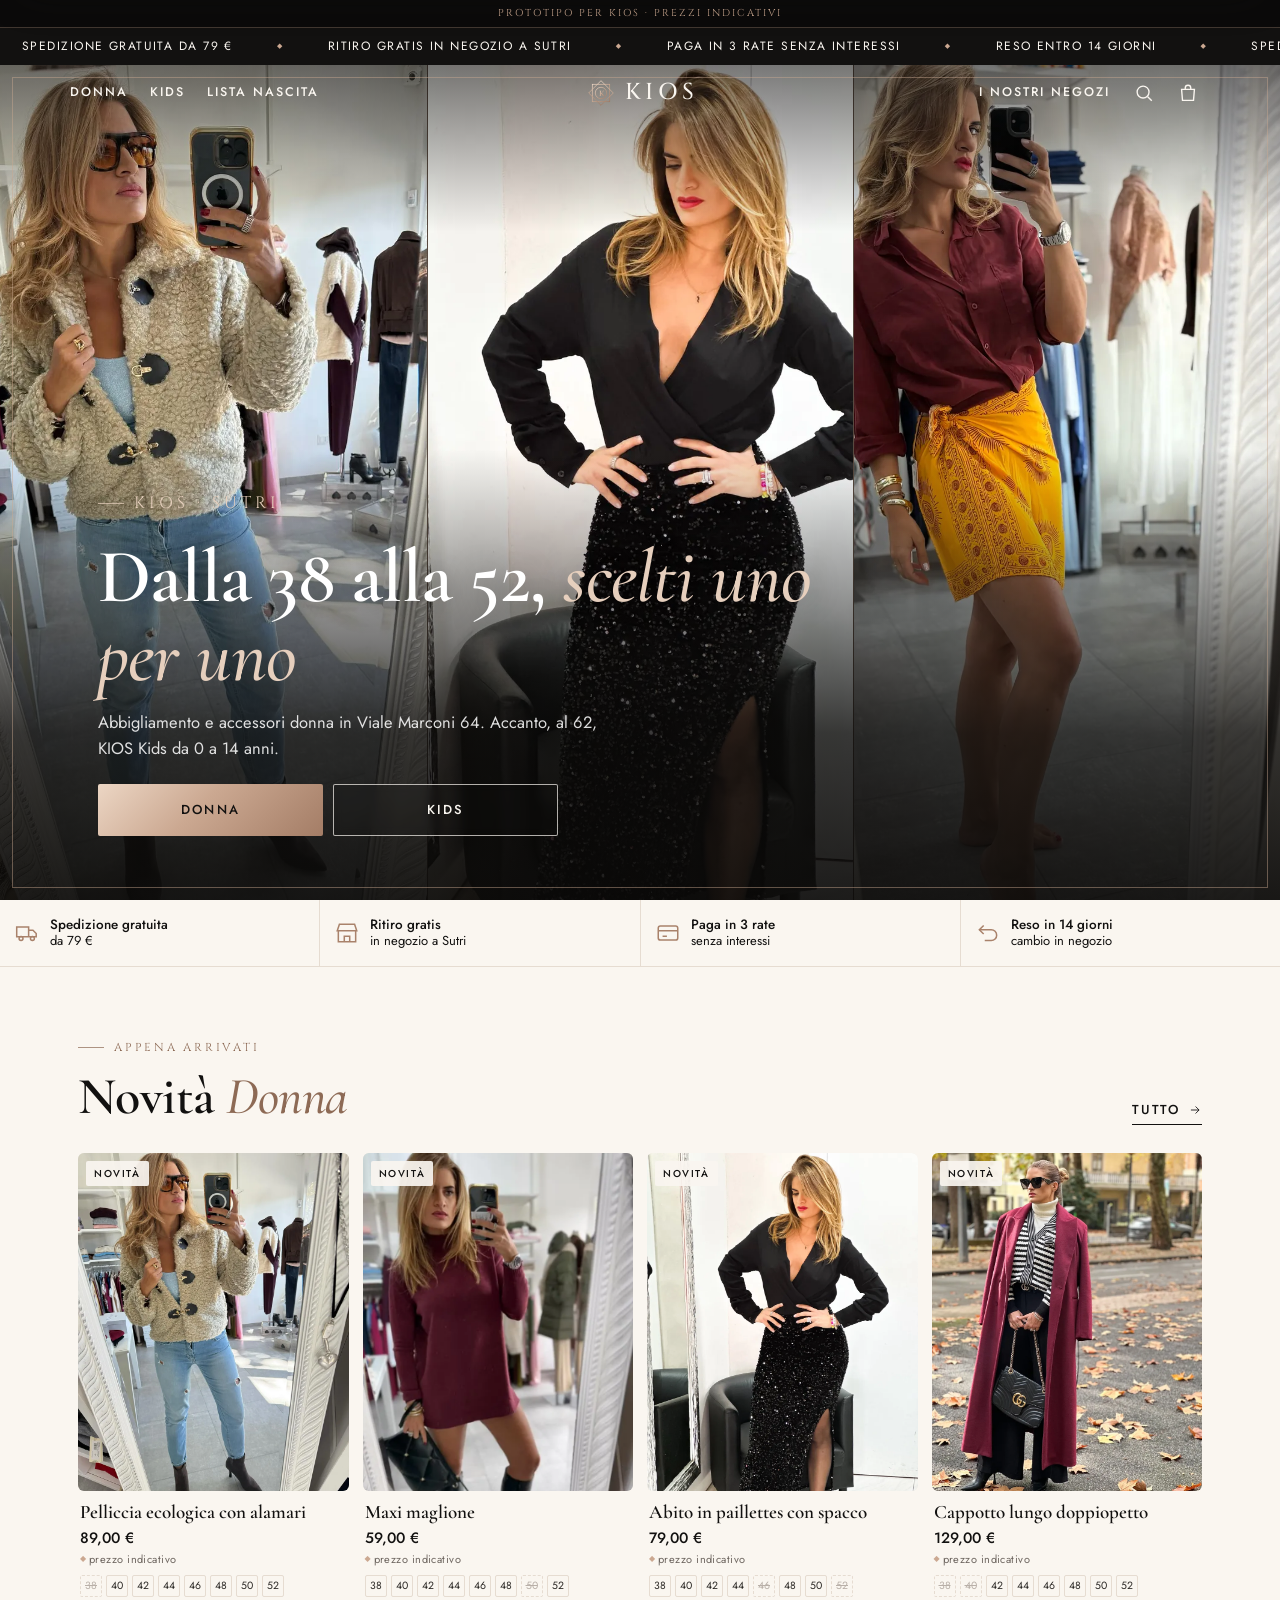
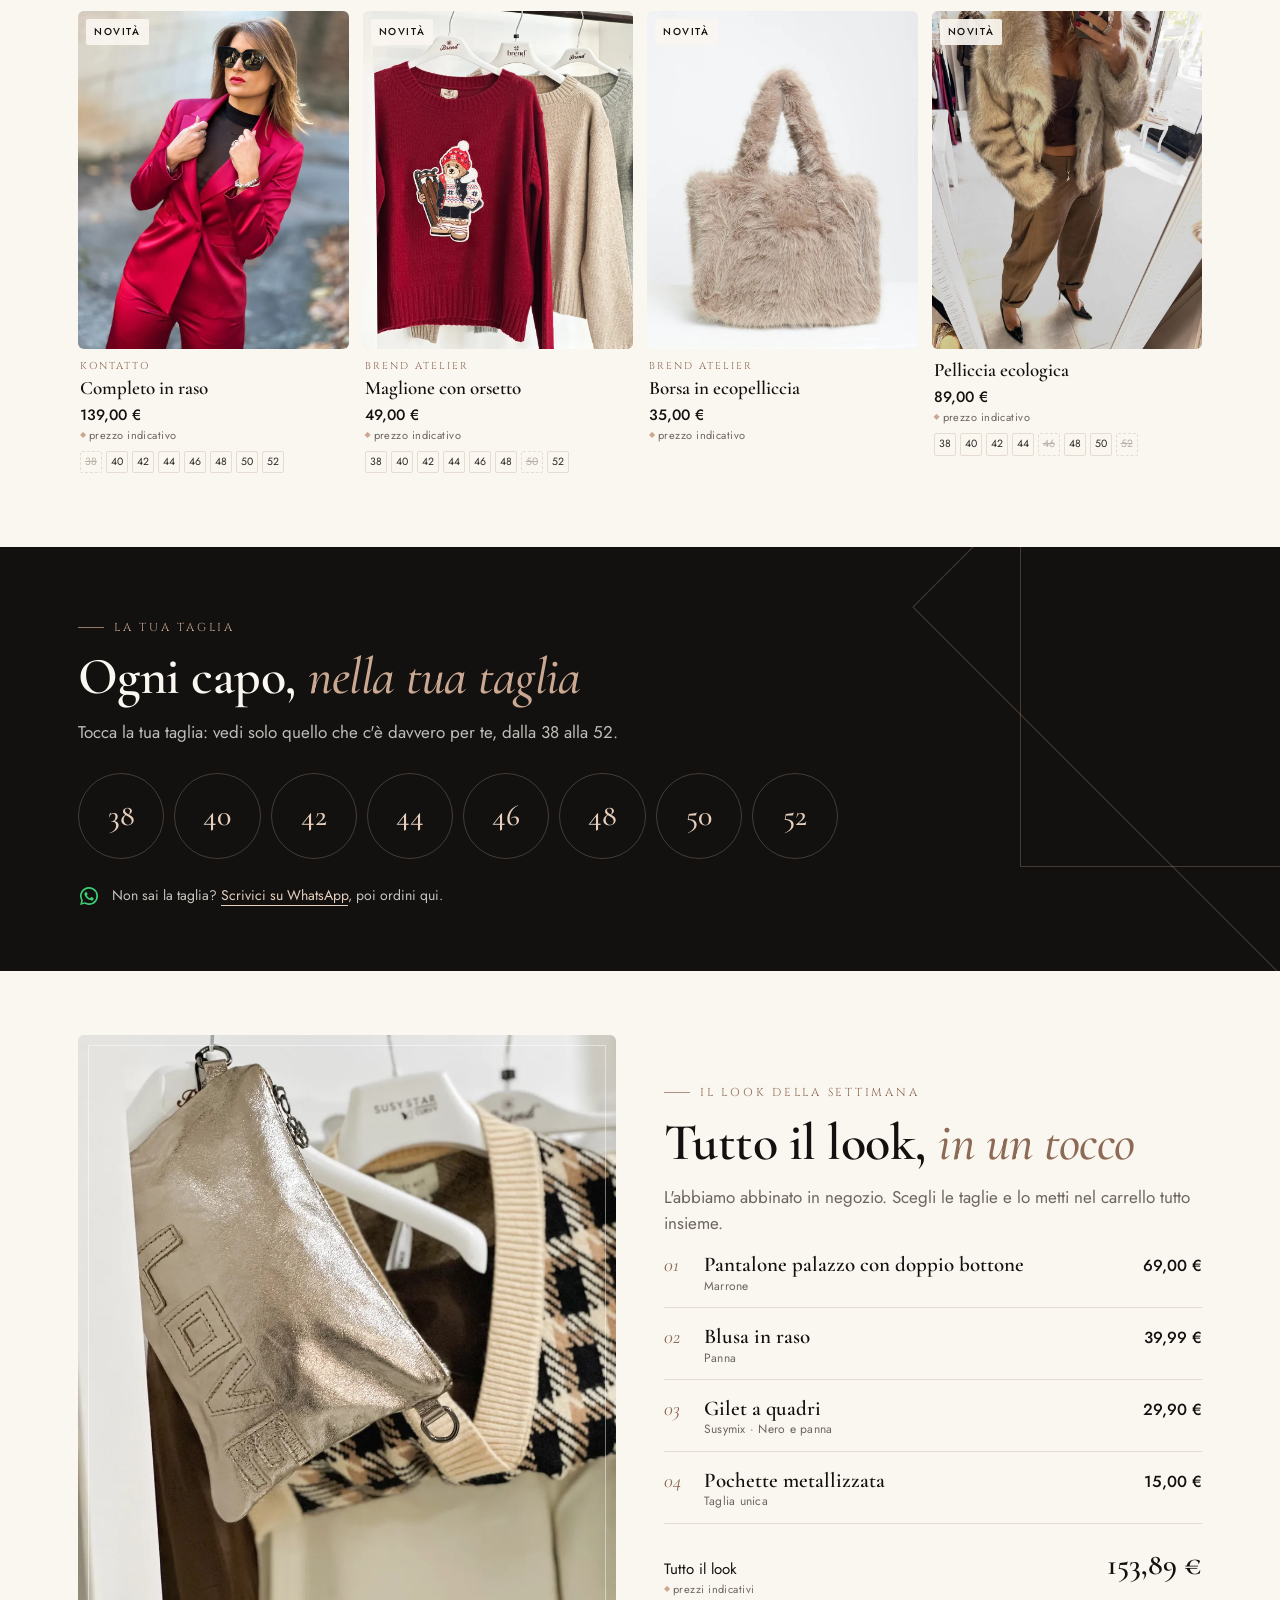
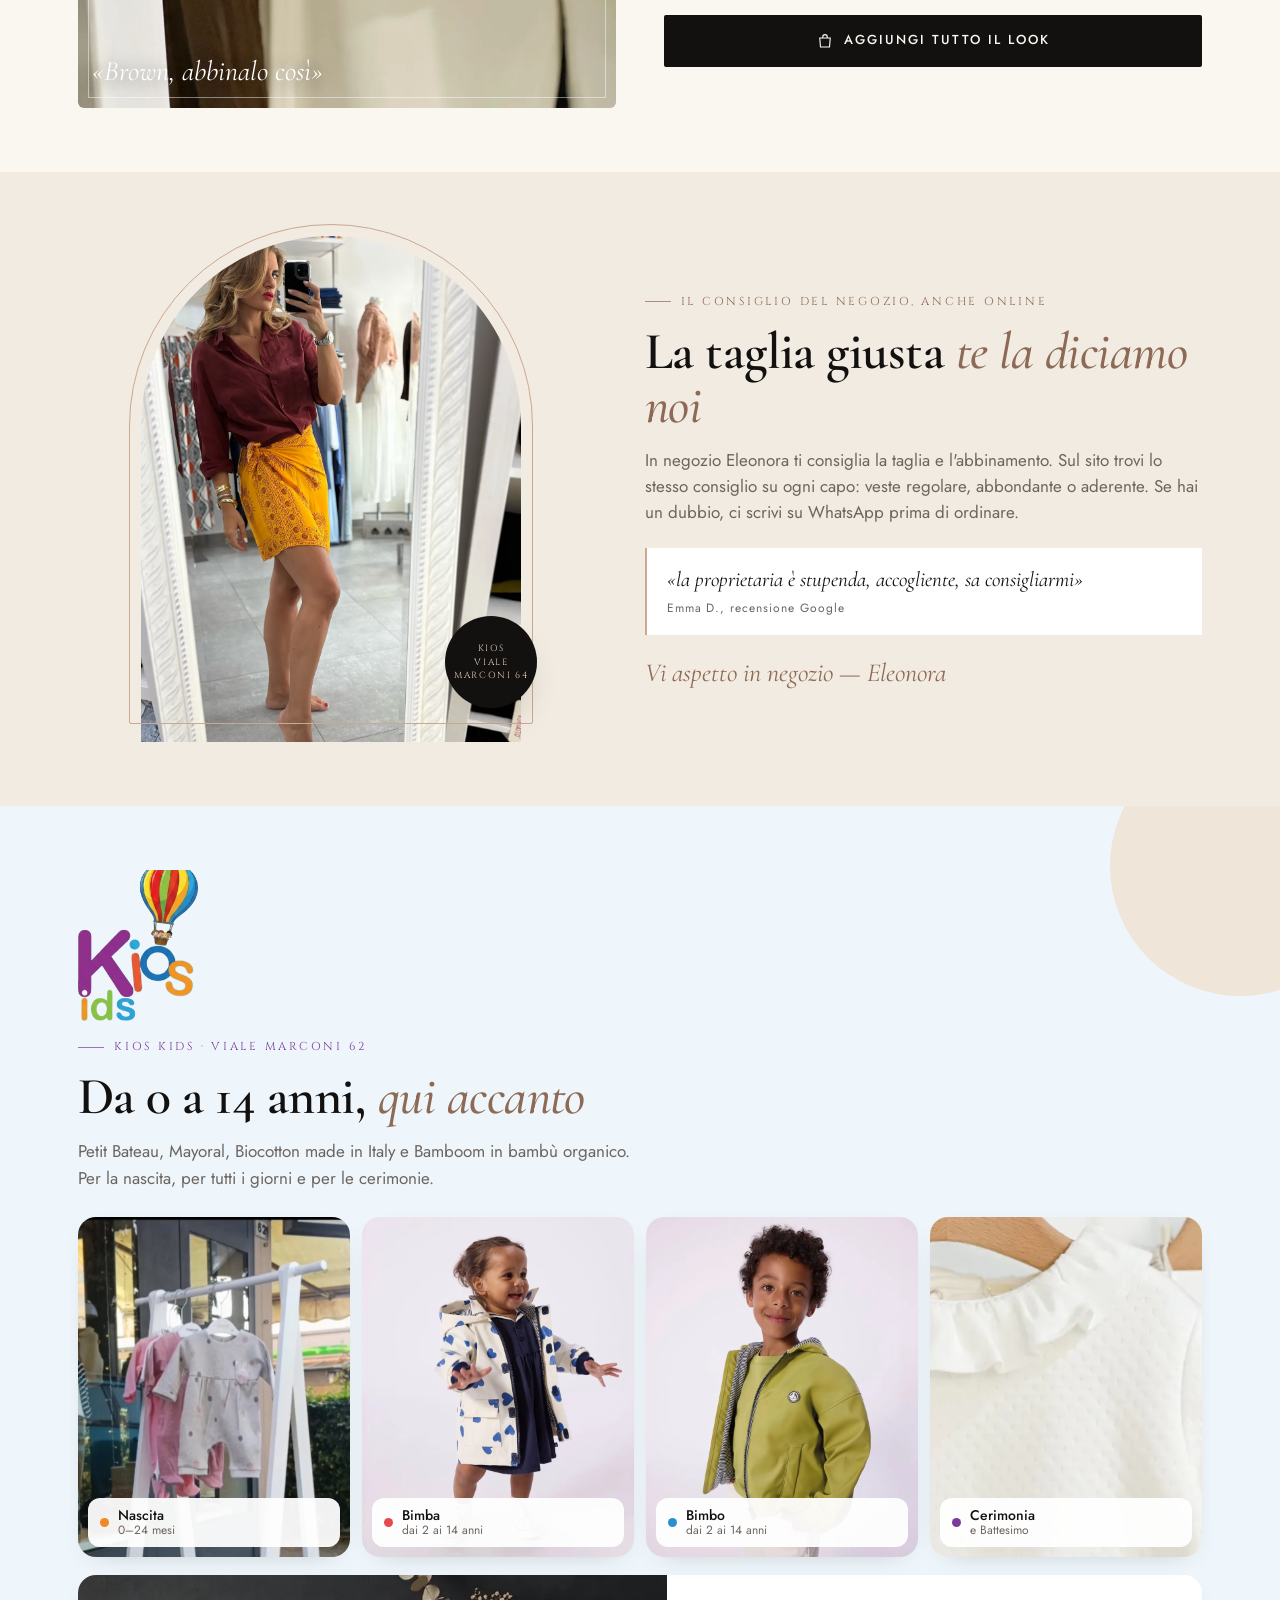
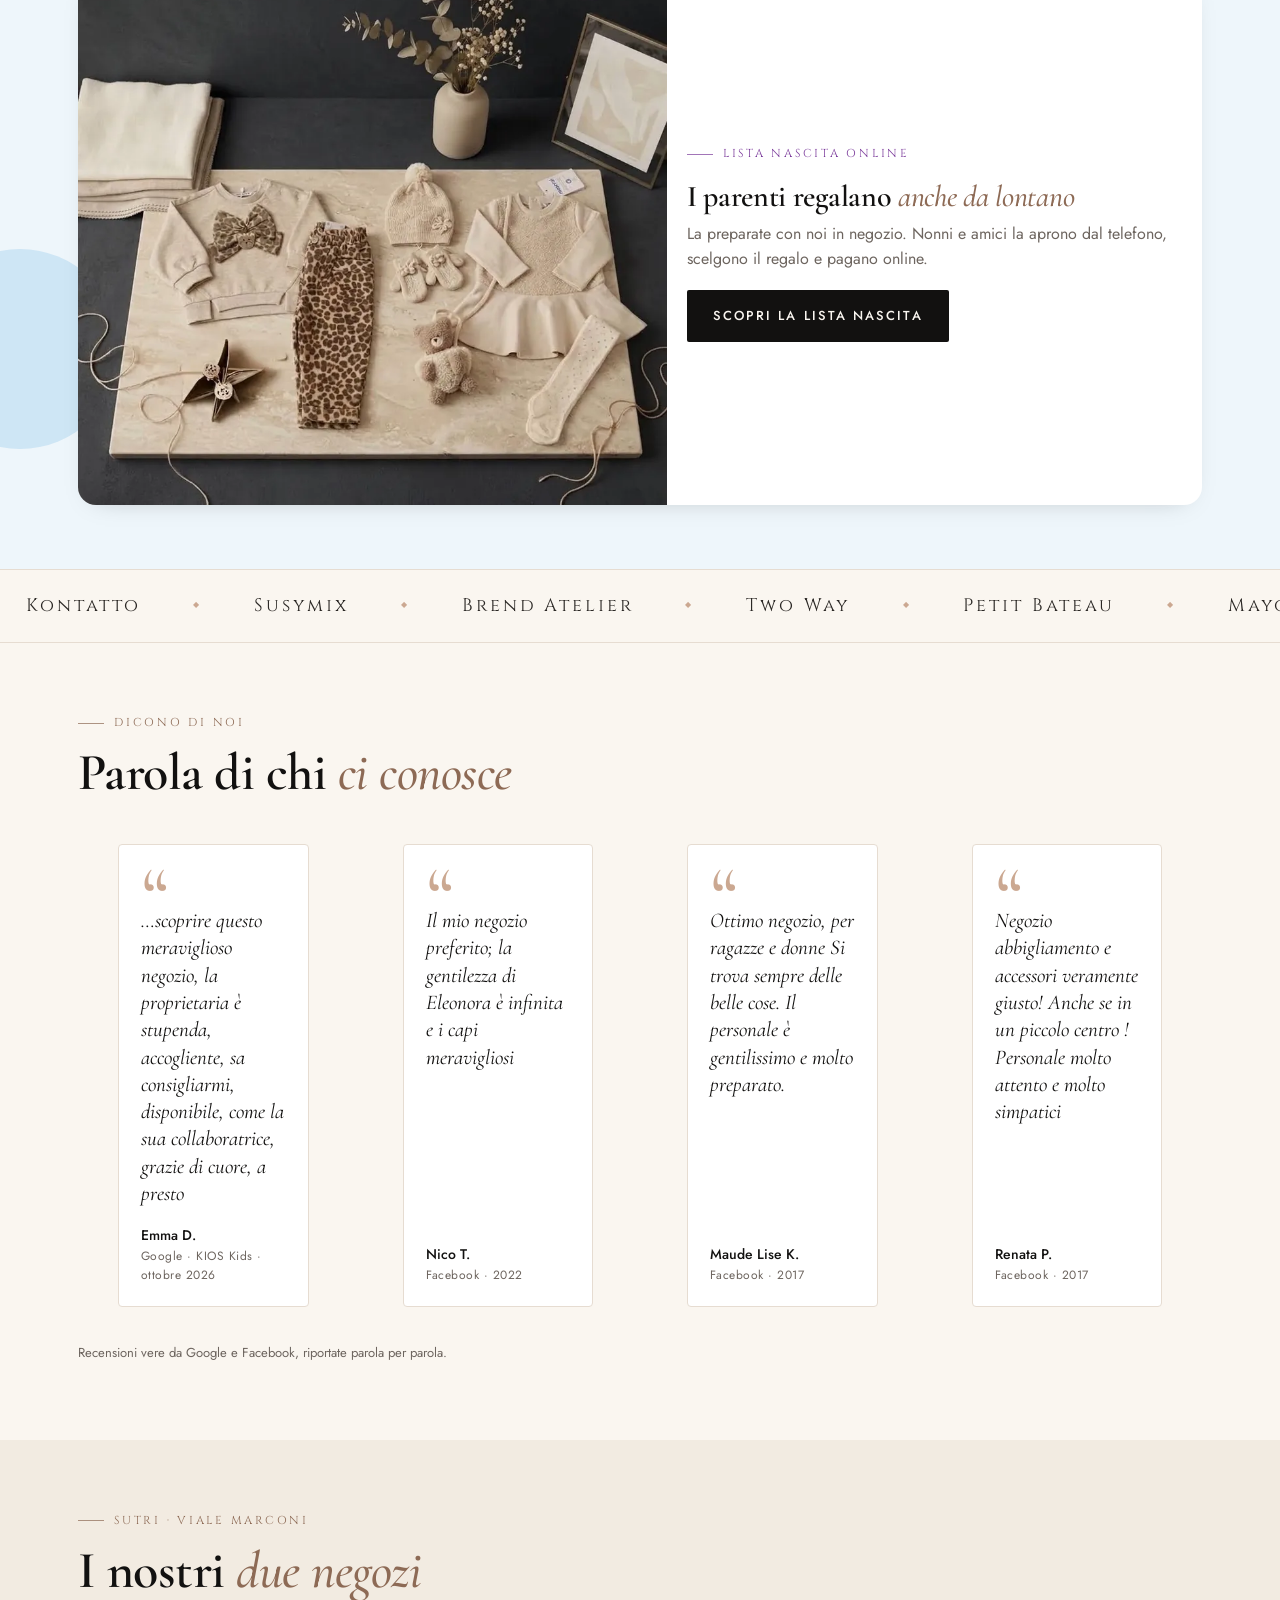
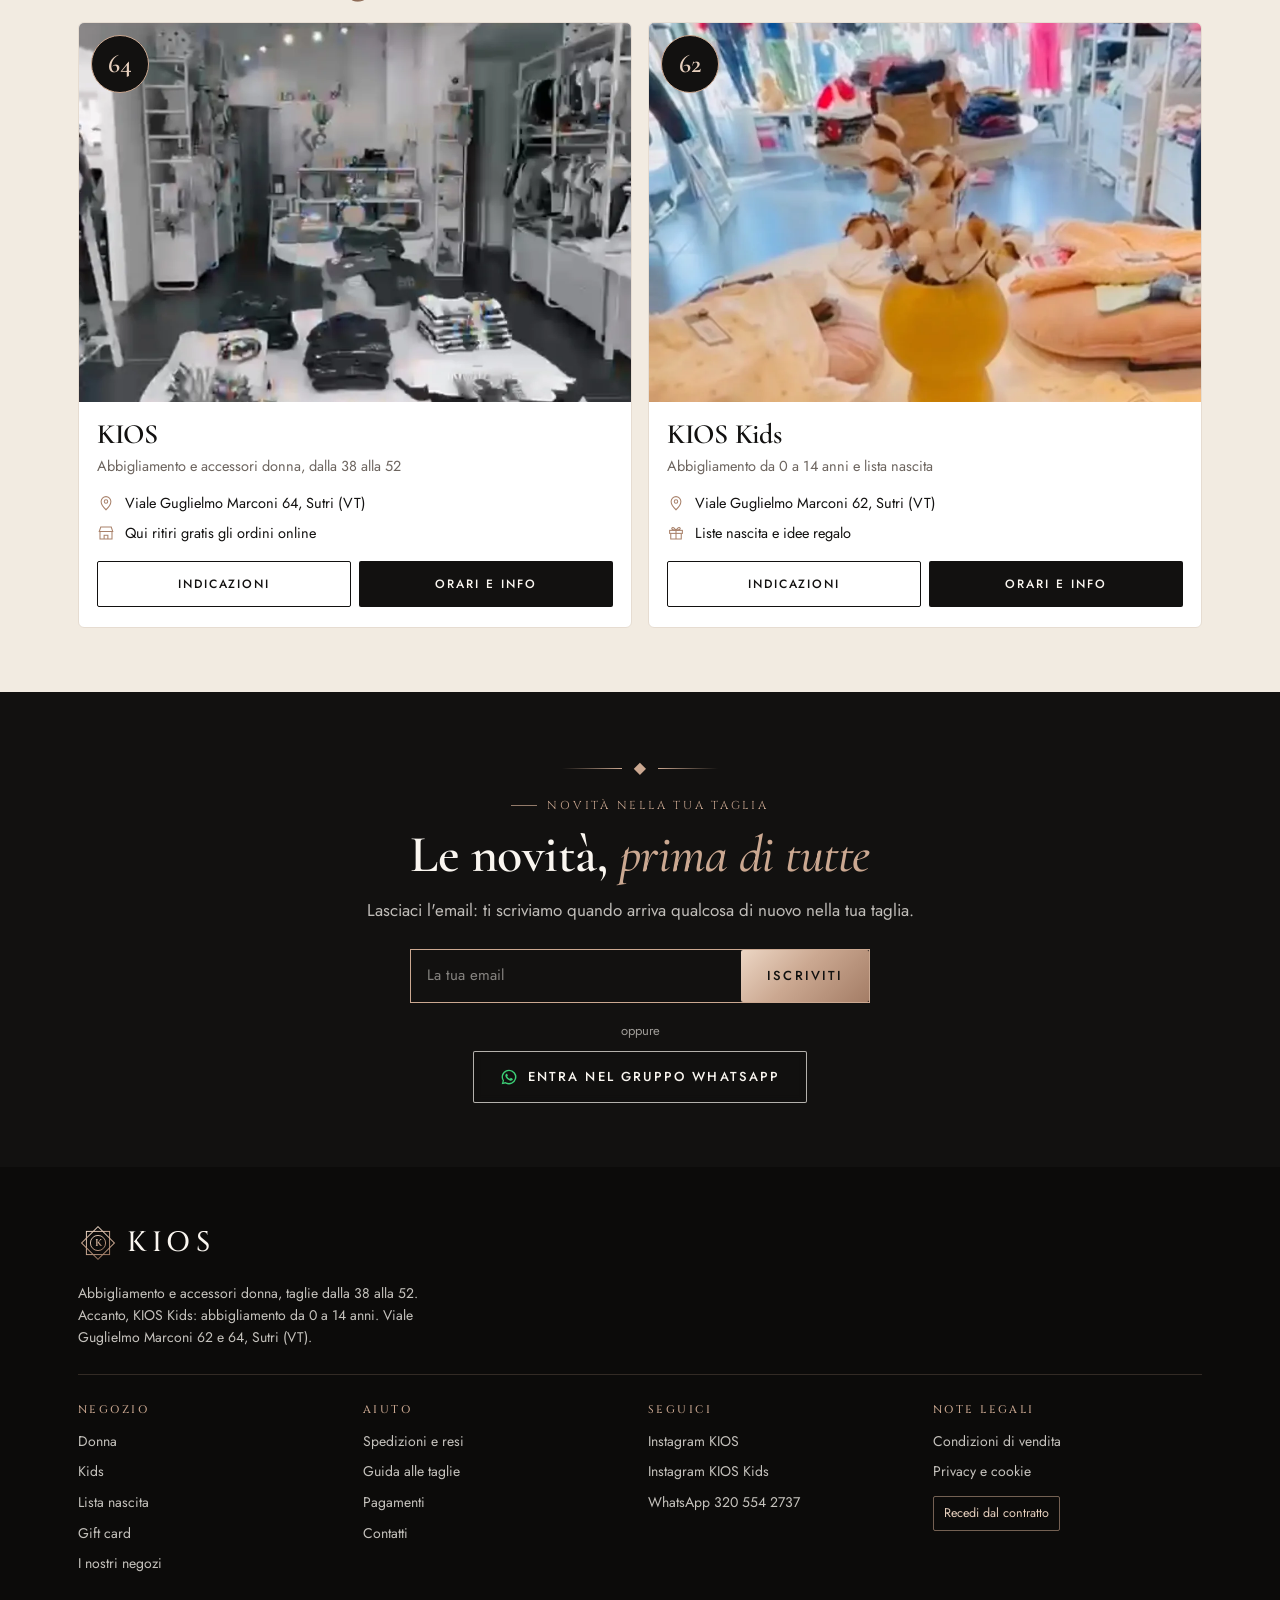
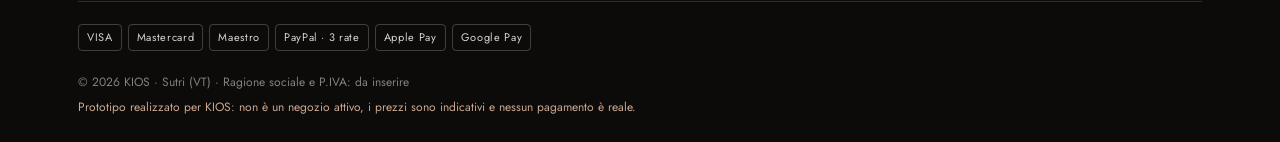
==== commit 1c8335fa: "KIOS: ripristino assets dopo la copia interrotta; hero su computer a tre foto Co-Authored-By: Claude" ====
--- a/index.html
+++ b/index.html
@@ -17,7 +17,7 @@
   <section class="hero" aria-label="KIOS Sutri">
     <div class="hero-slides">
       <img src="img/hero-1.webp" alt="Pelliccia ecologica con alamari provata allo specchio del negozio KIOS" fetchpriority="high">
-      <img src="img/hero-2.webp" alt="Pelliccia ecologica e pantalone marrone, allo specchio del negozio">
+      <img src="img/hero-2.webp" alt="Abito lungo in paillettes nero, in negozio da KIOS">
       <img src="img/hero-3.webp" alt="Camicia bordeaux e gonna senape tra gli scaffali di KIOS">
     </div>
     <div class="hero-shade"></div>
--- a/assets/kios.css
+++ b/assets/kios.css
@@ -174,6 +174,16 @@
 .hero-dots i { width: 2px; height: 22px; background: rgba(255,255,255,.35); display: block; position: relative; overflow: hidden; }
 .hero-dots i::after { content: ""; position: absolute; inset: 0; background: var(--gold-2); transform: translateY(-100%); transition: transform .6s ease; }
 .hero-dots i.on::after { transform: none; }
+
+/* landscape screens (computer, tablet sideways): three looks side by side, full height, so heads are never cropped */
+@media (min-aspect-ratio: 1/1) {
+  .hero-slides { display: grid; grid-template-columns: repeat(3, 1fr); grid-template-rows: 100%; }
+  .hero-slides img, .hero-slides img.on { position: relative; inset: auto; width: 100%; height: 100%; opacity: 1; animation: none; transform: none; }
+  .hero-slides img:nth-child(1), .hero-slides img:nth-child(2), .hero-slides img:nth-child(3) { object-position: 50% 0%; }
+  .hero-slides img + img { border-left: 1px solid rgba(203, 168, 145, .35); }
+  .hero-dots { display: none; }
+  .hero-shade { background: linear-gradient(180deg, rgba(10,9,8,.55) 0%, rgba(10,9,8,0) 20%, rgba(10,9,8,0) 46%, rgba(10,9,8,.8) 80%, rgba(10,9,8,.92) 100%); }
+}
 
 /* ---------- sections ---------- */
 .section { padding: 64px 0; }
@@ -610,11 +620,11 @@
 /* ---------- larger screens ---------- */
 @media (min-width: 700px) {
   :root { --gut: 28px; }
-  .rail { grid-auto-columns: 31%; }
+  .rail { grid-auto-flow: row; grid-auto-columns: auto; grid-template-columns: repeat(3, 1fr); overflow: visible; margin: 0; padding: 4px 0 10px; scroll-snap-type: none; }
   .grid { grid-template-columns: repeat(3, 1fr); gap: 34px 18px; }
   .trust { grid-template-columns: repeat(4, 1fr); }
   .tiles { grid-template-columns: repeat(4, 1fr); }
-  .reviews { grid-auto-columns: 46%; }
+  .reviews { grid-auto-flow: row; grid-auto-columns: auto; grid-template-columns: repeat(2, 1fr); overflow: visible; margin: 0; padding: 4px 0 12px; scroll-snap-type: none; }
   .shops { grid-template-columns: 1fr 1fr; }
   .size-grid { grid-template-columns: repeat(8, 1fr); max-width: 760px; }
   .look { grid-template-columns: 1fr 1fr; align-items: center; gap: 48px; }
@@ -634,12 +644,12 @@
 }
 @media (min-width: 1000px) {
   .grid { grid-template-columns: repeat(4, 1fr); }
-  .rail { grid-auto-columns: 23%; }
+  .rail { grid-template-columns: repeat(4, 1fr); }
   .nav-desktop { display: flex; gap: 22px; font-size: 12.5px; letter-spacing: .16em; text-transform: uppercase; font-weight: 500; }
   .nav-desktop a:hover { color: var(--gold-ink); }
   .site-header .bar { grid-template-columns: 1fr auto 1fr; padding: 0 20px; }
   .burger { display: none !important; }
-  .reviews { grid-auto-columns: 31%; }
+  .reviews { grid-template-columns: repeat(4, 1fr); }
   .cart-layout { display: grid; grid-template-columns: 1.5fr 1fr; gap: 40px; align-items: start; }
   .co-layout { display: grid; grid-template-columns: 1.3fr 1fr; gap: 48px; align-items: start; }
 }
